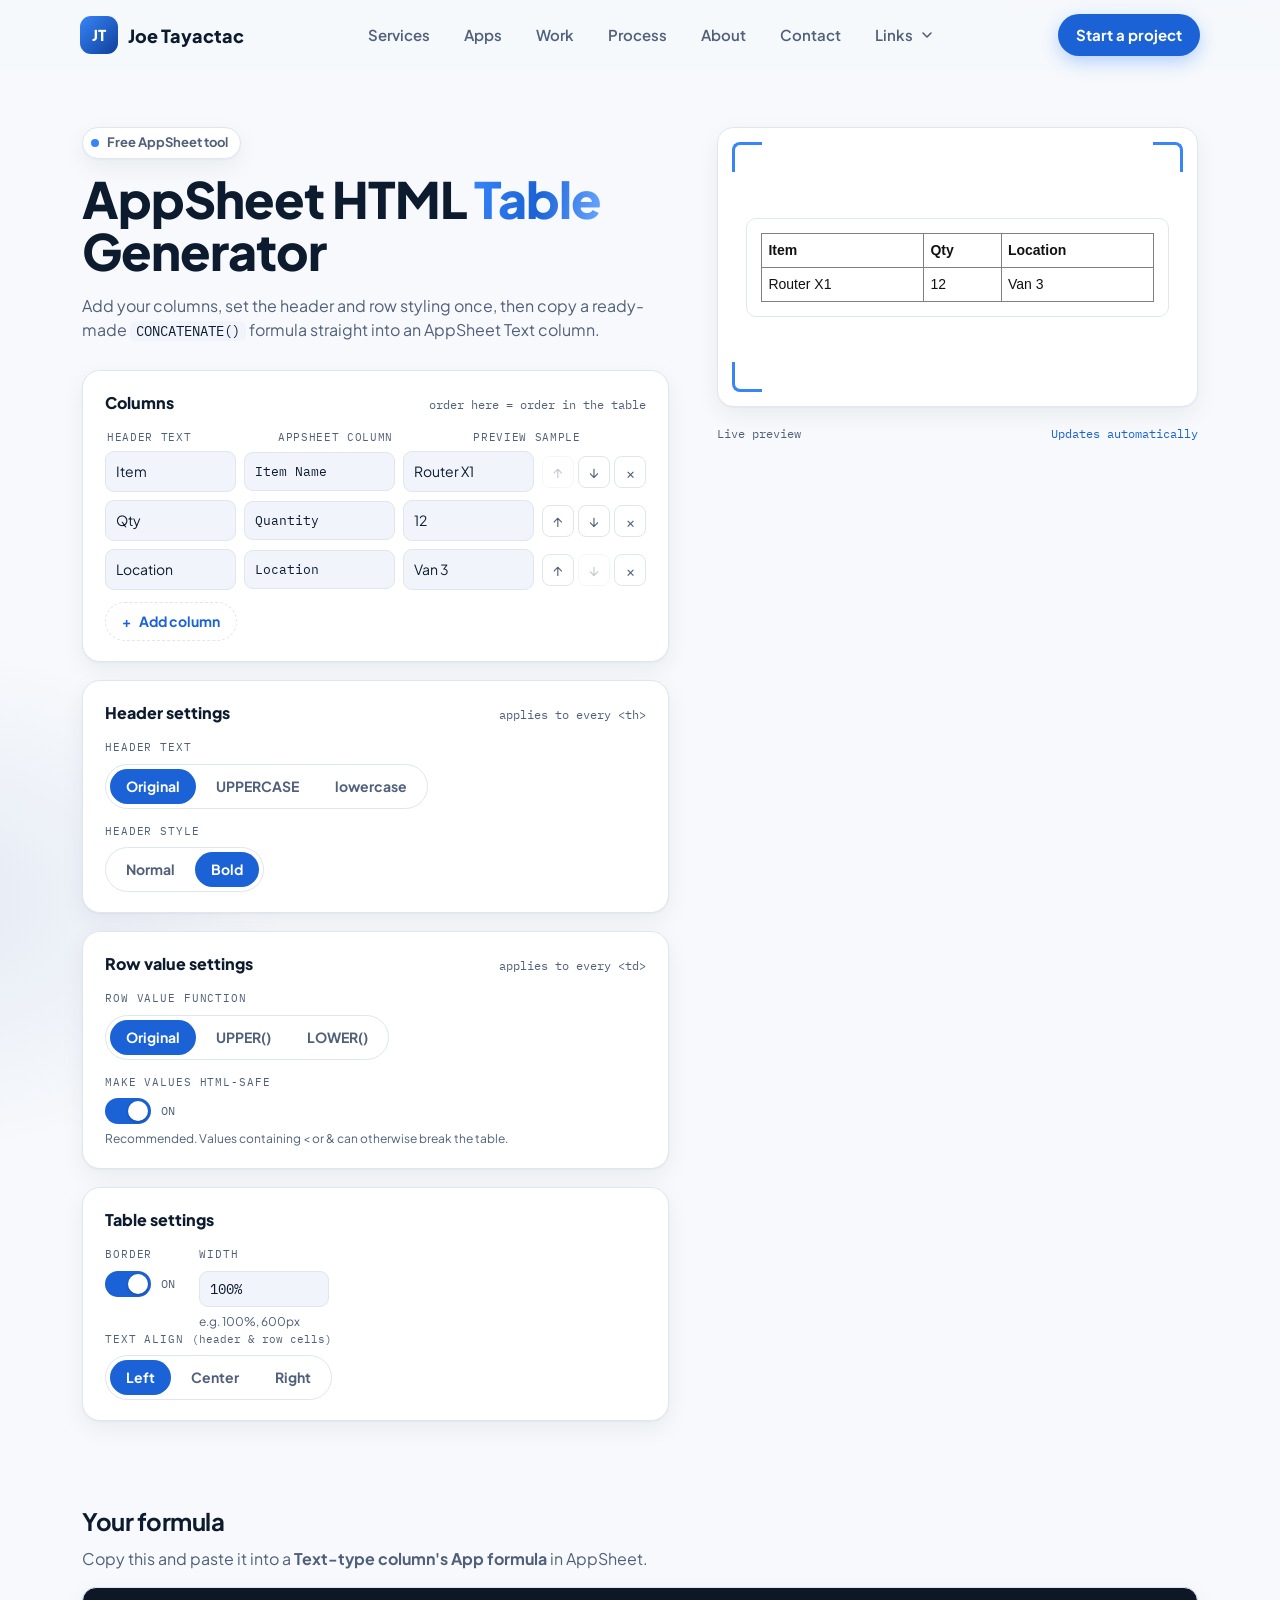
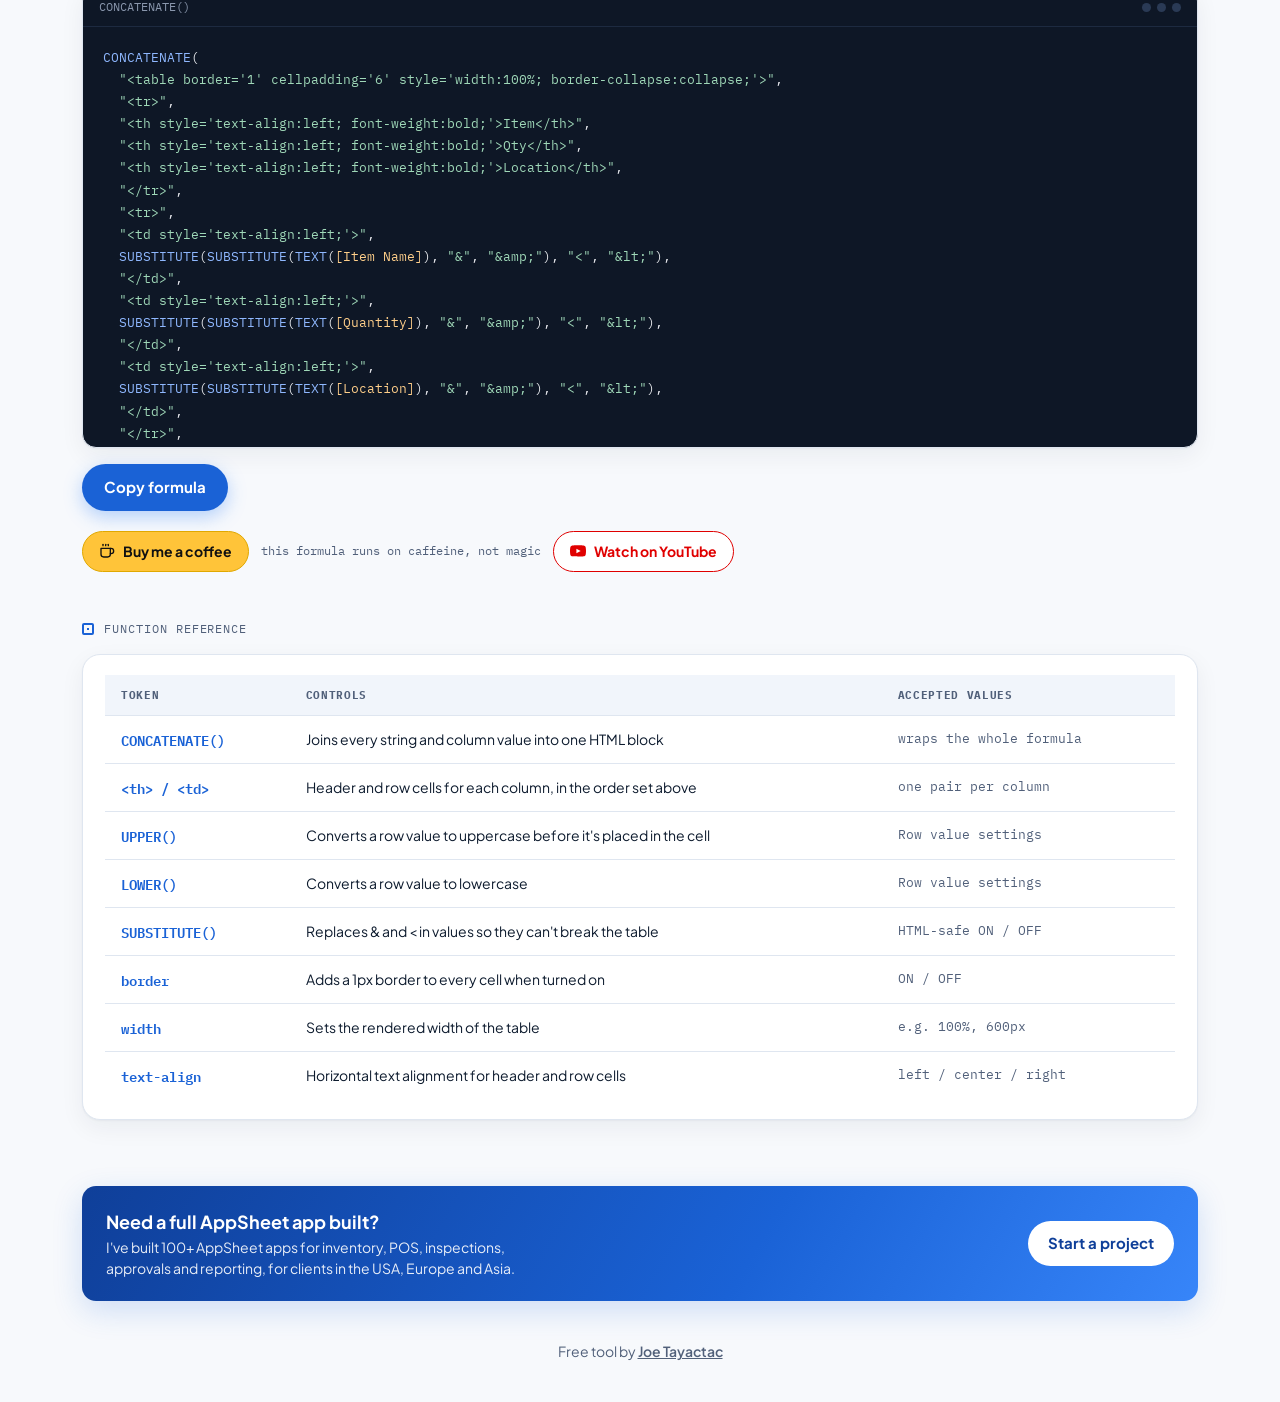
==== appsheet-html-table/index.html @ 3fc0a213 "Unify the theme across all pages, add the HTML Table tool and AdSense - assets/site.css and assets/s" ====
<!DOCTYPE html>
<html lang="en">
<head>
<meta charset="UTF-8">
<meta name="viewport" content="width=device-width, initial-scale=1.0">
<title>AppSheet HTML Table Formula Generator | Free Tool by Joe Tayactac</title>
<meta name="description" content="Turn AppSheet columns into a ready-to-copy HTML table CONCATENATE() formula. Set header and row styling, border, width and alignment with a live preview.">
<link rel="canonical" href="https://joetayactac.site/appsheet-html-table/">
<meta name="theme-color" content="#3785f9">
<meta property="og:type" content="website">
<meta property="og:title" content="AppSheet HTML Table Formula Generator">
<meta property="og:description" content="Free generator for AppSheet HTML table formulas, with a live preview.">
<meta property="og:url" content="https://joetayactac.site/appsheet-html-table/">
<link rel="icon" href="data:image/svg+xml,%3Csvg xmlns='http://www.w3.org/2000/svg' viewBox='0 0 64 64'%3E%3Crect width='64' height='64' rx='16' fill='%233785f9'/%3E%3Ctext x='32' y='42' font-family='Arial,sans-serif' font-size='26' font-weight='700' fill='white' text-anchor='middle'%3EJT%3C/text%3E%3C/svg%3E">
<link rel="preconnect" href="https://fonts.googleapis.com">
<link rel="preconnect" href="https://fonts.gstatic.com" crossorigin>
<link href="https://fonts.googleapis.com/css2?family=IBM+Plex+Mono:wght@400;500;600&family=Plus+Jakarta+Sans:wght@400;500;600;700;800&display=swap" rel="stylesheet">
<script type="application/ld+json">
{
  "@context": "https://schema.org",
  "@type": "WebApplication",
  "name": "AppSheet HTML Table Formula Generator",
  "url": "https://joetayactac.site/appsheet-html-table/",
  "applicationCategory": "DeveloperApplication",
  "operatingSystem": "Any (runs in a web browser)",
  "description": "Generate an AppSheet CONCATENATE() formula that builds an HTML table from your columns.",
  "offers": { "@type": "Offer", "price": "0", "priceCurrency": "USD" },
  "creator": { "@type": "Person", "name": "Joe Tayactac", "url": "https://joetayactac.site/" }
}
</script>
<link rel="stylesheet" href="../assets/site.css">
<style>
  :root, .theme-light{ --line: var(--border); --panel: var(--surface); --field: var(--surface-2); --youtube: #E00000; }
  body{ line-height:1.5; }
  .wrap{ max-width: 1180px; margin: 0 auto; padding: 0 32px; }
  @media (max-width: 640px){ .wrap{ padding: 0 16px; } }
  h1, h2, h3{ margin: 0; letter-spacing: -0.02em; }
  code, .mono{ font-family: var(--mono); }

  .hero{ padding: 56px 0 40px; display: grid; grid-template-columns: 1.1fr 0.9fr; gap: 48px; align-items: start; }
  @media (max-width: 980px){ .hero{ grid-template-columns: 1fr; padding: 36px 0 24px; gap: 32px; } }
  .eyebrow{ display:inline-flex; align-items:center; gap:8px; margin-bottom:14px; padding:5px 12px 5px 8px; border-radius:999px; background: var(--panel); border:1px solid var(--line); font-size:13px; font-weight:700; color: var(--muted); box-shadow: var(--shadow); }
  .eyebrow i{ width:8px; height:8px; border-radius:50%; background: var(--blue); }
  .headline{ font-size: clamp(32px, 4.2vw, 50px); font-weight: 800; line-height: 1.05; margin-bottom: 16px; }
  .headline .accent{ background: linear-gradient(100deg, var(--blue), var(--blue-strong) 50%, #6aa7ff); -webkit-background-clip: text; background-clip: text; color: transparent; }
  .sub{ color: var(--muted); font-size: 16px; max-width: 56ch; margin: 0 0 28px; }
  .sub code{ font-size: 14px; color: var(--text); background: var(--field); padding: 1px 6px; border-radius: 6px; }

  .panel{ padding: 20px 22px; margin-bottom: 18px; }
  .panel-head{ display:flex; align-items:baseline; justify-content:space-between; gap:12px; flex-wrap:wrap; margin-bottom: 14px; }
  .panel-title{ font-weight: 800; font-size: 16px; }
  .panel-hint{ font-family: var(--mono); font-size: 12px; color: var(--muted); }

  .col-head, .col-row{ display:grid; grid-template-columns: 1fr 1.15fr 1fr auto; gap: 8px; align-items:center; }
  .col-head{ font-family: var(--mono); font-size: 11px; letter-spacing: .06em; text-transform: uppercase; color: var(--muted); padding: 0 2px 6px; }
  #columnsList{ display:grid; gap: 8px; }
  .col-row input{ width: 100%; min-width: 0; font: inherit; font-size: 14px; padding: 9px 10px; border: 1px solid var(--line); border-radius: 9px; background: var(--field); color: var(--text); transition: border-color .2s, box-shadow .2s; }
  .col-row input.col-name{ font-family: var(--mono); font-size: 13px; }
  .col-row input:hover{ border-color: color-mix(in srgb, var(--blue) 50%, var(--line)); }
  .col-row input:focus{ outline: none; border-color: var(--blue); box-shadow: 0 0 0 3px var(--blue-glow); }
  .row-tools{ display:flex; gap: 4px; }
  .icon-btn{ width: 32px; height: 32px; display:grid; place-items:center; border: 1px solid var(--line); border-radius: 8px; background: var(--panel); color: var(--muted); font: inherit; font-size: 15px; line-height: 1; cursor: pointer; transition: color .2s, border-color .2s, transform .2s var(--ease); }
  .icon-btn:hover:not(:disabled){ color: var(--blue-strong); border-color: var(--blue); transform: translateY(-1px); }
  .icon-btn:disabled{ opacity: .35; cursor: default; }
  .btn-add{ margin-top: 12px; display:inline-flex; align-items:center; gap: 8px; font: inherit; font-size: 14px; font-weight: 700; color: var(--blue-strong); background: transparent; border: 1px dashed var(--line); border-radius: 999px; padding: 8px 16px; cursor: pointer; transition: border-color .2s, background .2s; }
  .btn-add:hover{ border-color: var(--blue); background: var(--blue-tint); }
  @media (max-width: 560px){
    .col-head{ display:none; }
    .col-row{ grid-template-columns: 1fr 1fr; padding: 10px; border: 1px solid var(--line); border-radius: 12px; }
    .col-row .col-name{ grid-column: 1 / -1; order: -1; }
    .row-tools{ grid-column: 1 / -1; justify-content: flex-end; }
  }

  .field{ margin-bottom: 14px; }
  .field:last-child{ margin-bottom: 0; }
  .field > label, .field-label{ display:block; font-family: var(--mono); font-size: 11px; letter-spacing: .08em; text-transform: uppercase; color: var(--muted); margin-bottom: 8px; }
  .field-note{ text-transform: none; letter-spacing: 0; }
  .tabgroup{ display:inline-flex; flex-wrap: wrap; gap: 4px; padding: 4px; border: 1px solid var(--line); border-radius: 999px; background: var(--panel); }
  .tab-opt{ position: relative; cursor: pointer; }
  .tab-opt input{ position: absolute; opacity: 0; pointer-events: none; }
  .tab-opt span{ display:block; padding: 7px 16px; border-radius: 999px; font-size: 14px; font-weight: 700; color: var(--muted); transition: background .2s, color .2s; }
  .tab-opt:hover span{ color: var(--blue-strong); }
  .tab-opt input:checked + span{ background: var(--btn-bg); color: #fff; }
  .tab-opt input:focus-visible + span{ outline: 3px solid var(--blue); outline-offset: 2px; }
  .row{ display:flex; gap: 24px; flex-wrap: wrap; align-items:flex-start; }
  .switch-line{ display:flex; align-items:center; gap: 10px; }
  .switch{ position: relative; width: 46px; height: 26px; border-radius: 999px; border: 0; padding: 0; background: var(--line); cursor: pointer; transition: background .2s; }
  .switch.is-on{ background: var(--btn-bg); }
  .switch-knob{ position:absolute; top: 3px; left: 3px; width: 20px; height: 20px; border-radius: 50%; background: #fff; box-shadow: 0 1px 3px rgba(0,0,0,.25); transition: transform .2s var(--ease); }
  .switch.is-on .switch-knob{ transform: translateX(20px); }
  .switch-state{ font-family: var(--mono); font-size: 12px; color: var(--muted); }
  .width-input{ width: 130px; font-family: var(--mono); font-size: 14px; padding: 8px 10px; border: 1px solid var(--line); border-radius: 9px; background: var(--field); color: var(--text); }
  .width-input:focus{ outline:none; border-color: var(--blue); box-shadow: 0 0 0 3px var(--blue-glow); }
  .width-input.bad{ border-color: #dc2626; }
  .hint{ font-size: 12px; color: var(--muted); margin: 6px 0 0; }

  .viewfinder-outer{ position: sticky; top: 96px; }
  .viewfinder{ position: relative; padding: 40px 28px; min-height: 280px; display:flex; align-items:center; justify-content:center; overflow: hidden; border-radius: 16px; }
  .viewfinder .bracket{ position:absolute; width: 30px; height: 30px; border: 3px solid var(--blue); }
  .viewfinder .bracket.tl{ top:14px; left:14px; border-right:none; border-bottom:none; border-top-left-radius: 8px; }
  .viewfinder .bracket.tr{ top:14px; right:14px; border-left:none; border-bottom:none; border-top-right-radius: 8px; }
  .viewfinder .bracket.bl{ bottom:14px; left:14px; border-right:none; border-top:none; border-bottom-left-radius: 8px; }
  .preview-scroll{ width: 100%; overflow-x: auto; background: #fff; color: #111; border-radius: 10px; padding: 14px; border: 1px solid var(--line); }
  .preview-scroll table{ font-family: Arial, sans-serif; font-size: 14px; color: #111; }
  .viewfinder-caption{ display:flex; justify-content:space-between; margin-top: 12px; font-family: var(--mono); font-size: 12px; color: var(--muted); }
  .viewfinder-caption .status{ color: var(--blue-strong); }

  section.formula{ padding: 24px 0 48px; }
  section.formula h2{ font-size: 24px; margin-bottom: 8px; }
  .section-label{ display:flex; align-items:center; gap:10px; font-family: var(--mono); font-size:12px; letter-spacing:.08em; text-transform:uppercase; color: var(--muted); margin-bottom: 16px; }
  .section-label .mark{ width:12px; height:12px; border:2px solid var(--btn-bg); position:relative; flex-shrink:0; border-radius:2px; }
  .section-label .mark::after{ content:""; position:absolute; inset:3px; background: var(--btn-bg); }
  .terminal{ background: #0e1726; border: 1px solid var(--line); border-radius: 14px; overflow: hidden; box-shadow: var(--shadow); }
  .terminal-bar{ display:flex; align-items:center; justify-content:space-between; padding: 10px 16px; border-bottom: 1px solid #1d2a40; }
  .terminal-bar .path{ font-size: 12px; color: #8a97ad; }
  .dots{ display:flex; gap: 6px; }
  .dots span{ width: 9px; height: 9px; border-radius: 50%; background: #2a3a55; }
  .terminal pre{ margin: 0; padding: 20px; font-family: var(--mono); font-size: 13px; line-height: 1.7; color: #e7e9ed; white-space: pre-wrap; word-break: break-all; max-height: 420px; overflow: auto; }
  .terminal pre .fn{ color: #8fb8ff; }
  .terminal pre .str{ color: #9fd8b8; }
  .terminal pre .col{ color: #ffcf8a; }
  .copy-btn{ margin-top: 16px; display:inline-flex; align-items:center; gap: 8px; background: var(--btn-bg); color: #fff; border: 0; font: inherit; font-size: 15px; font-weight: 700; padding: 12px 22px; border-radius: 999px; cursor: pointer; box-shadow: 0 6px 18px var(--blue-glow); transition: transform .2s var(--ease), box-shadow .2s; }
  .copy-btn:hover{ transform: translateY(-2px); box-shadow: 0 12px 28px var(--blue-glow); }
  .copy-btn.copied{ background: #2f8a4a; }
  .coffee-wrap{ margin-top: 20px; display:flex; align-items:center; gap: 12px; flex-wrap: wrap; }
  .donate-btn, .youtube-btn{ display:inline-flex; align-items:center; gap: 8px; text-decoration: none; font-size: 14px; font-weight: 700; padding: 9px 16px; border-radius: 999px; white-space: nowrap; transition: background .15s, color .15s, transform .15s, box-shadow .15s; }
  .donate-btn{ background: #ffc439; color: #111; border: 1px solid #e0a800; }
  .donate-btn:hover{ background: #ffb300; transform: translateY(-1px); box-shadow: 0 4px 14px rgba(224,168,0,.35); }
  .youtube-btn{ background: var(--panel); color: var(--youtube); border: 1px solid var(--youtube); }
  .youtube-btn:hover{ background: var(--youtube); color: #fff; transform: translateY(-1px); box-shadow: 0 4px 14px rgba(224,0,0,.28); }
  .donate-btn svg, .youtube-btn svg{ width: 16px; height: 16px; flex-shrink: 0; }
  .coffee-note{ font-family: var(--mono); font-size: 12px; color: var(--muted); }

  section.reference{ padding: 0 0 48px; }
  .ref-wrap{ overflow-x: auto; }
  .ref-table{ width: 100%; border-collapse: collapse; font-size: 14px; overflow: hidden; }
  .ref-table th{ text-align: left; font-family: var(--mono); font-size: 11px; letter-spacing: .06em; text-transform: uppercase; color: var(--muted); padding: 12px 16px; border-bottom: 1px solid var(--line); background: var(--field); }
  .ref-table td{ padding: 13px 16px; border-bottom: 1px solid var(--line); vertical-align: top; }
  .ref-table tbody tr{ transition: background .15s; }
  .ref-table tbody tr:hover{ background: var(--blue-tint); }
  .ref-table tr:last-child td{ border-bottom: 0; }
  .ref-table .param{ font-family: var(--mono); color: var(--blue-strong); white-space: nowrap; font-weight: 600; }
  .ref-table .vals{ font-family: var(--mono); font-size: 13px; color: var(--muted); }
  .hire{ margin-bottom: 8px; }

  @media (prefers-reduced-motion: reduce){
    .copy-btn, .icon-btn, .switch, .switch-knob, .donate-btn, .youtube-btn{ transition: none; }
    .copy-btn:hover, .icon-btn:hover:not(:disabled), .donate-btn:hover, .youtube-btn:hover{ transform: none; }
  }
</style>
<script async src="https://pagead2.googlesyndication.com/pagead/js/adsbygoogle.js?client=ca-pub-9013281257238178" crossorigin="anonymous"></script>
</head>
<body class="tool-page">
<svg width="0" height="0" style="position:absolute" aria-hidden="true">
  <symbol id="i-arrow" viewBox="0 0 24 24" fill="none" stroke="currentColor" stroke-width="2.2" stroke-linecap="round" stroke-linejoin="round"><path d="M5 12h14M13 6l6 6-6 6"/></symbol>
  <symbol id="i-out" viewBox="0 0 24 24" fill="none" stroke="currentColor" stroke-width="2.2" stroke-linecap="round" stroke-linejoin="round"><path d="M7 17 17 7M8 7h9v9"/></symbol>
  <symbol id="i-chev" viewBox="0 0 24 24" fill="none" stroke="currentColor" stroke-width="2.4" stroke-linecap="round" stroke-linejoin="round"><path d="m6 9 6 6 6-6"/></symbol>
  <symbol id="i-store" viewBox="0 0 24 24" fill="none" stroke="currentColor" stroke-width="1.9" stroke-linecap="round" stroke-linejoin="round"><path d="M3 9h18l-1.5-5h-15L3 9Z"/><path d="M3 9a3 3 0 0 0 6 0 3 3 0 0 0 6 0 3 3 0 0 0 6 0"/><path d="M5 11.5V20h14v-8.5M10 20v-5h4v5"/></symbol>
  <symbol id="i-report" viewBox="0 0 24 24" fill="none" stroke="currentColor" stroke-width="1.9" stroke-linecap="round" stroke-linejoin="round"><path d="M14 3H6a2 2 0 0 0-2 2v14a2 2 0 0 0 2 2h12a2 2 0 0 0 2-2V9Z"/><path d="M14 3v6h6M8 17v-3M12 17v-6M16 17v-2"/></symbol>
  <symbol id="i-play" viewBox="0 0 24 24" fill="currentColor"><path d="M8 5.5v13l10.5-6.5L8 5.5Z"/></symbol>
  <symbol id="i-bars" viewBox="0 0 24 24" fill="none" stroke="currentColor" stroke-width="1.9" stroke-linecap="round" stroke-linejoin="round"><rect x="3" y="5" width="18" height="5" rx="2.5"/><path d="M5.5 7.5h8"/><rect x="3" y="14" width="18" height="5" rx="2.5"/><path d="M5.5 16.5h12"/></symbol>
  <symbol id="i-qr" viewBox="0 0 24 24" fill="none" stroke="currentColor" stroke-width="1.9" stroke-linecap="round" stroke-linejoin="round"><rect x="3" y="3" width="7" height="7" rx="1.5"/><rect x="14" y="3" width="7" height="7" rx="1.5"/><rect x="3" y="14" width="7" height="7" rx="1.5"/><path d="M14 14h3v3M21 14v.01M14 21h7v-4M17.5 17.5v.01"/></symbol>
  <symbol id="i-table" viewBox="0 0 24 24" fill="none" stroke="currentColor" stroke-width="1.9" stroke-linecap="round" stroke-linejoin="round"><rect x="3" y="4" width="18" height="16" rx="2"/><path d="M3 9.5h18M3 15h18M9.5 9.5V20"/></symbol>
</svg>
<header class="site-header">
  <nav class="site-wrap nav" aria-label="Main">
    <a class="brand" href="../" aria-label="Joe Tayactac, home">
      <span class="monogram" aria-hidden="true">JT</span>
      <span class="brand-name">Joe Tayactac</span>
    </a>
    <div class="nav-center">
      <ul class="nav-links">
        <li><a href="../#services">Services</a></li>
        <li><a href="../#apps">Apps</a></li>
        <li><a href="../#work">Work</a></li>
        <li><a href="../#process">Process</a></li>
        <li><a href="../#about">About</a></li>
        <li><a href="../#contact">Contact</a></li>
      </ul>
      <div class="nav-group" id="linksGroup">
        <button class="nav-group-btn" type="button" id="linksBtn" aria-expanded="false" aria-controls="linksMenu">Links <svg aria-hidden="true"><use href="#i-chev"/></svg></button>
        <ul class="nav-menu" id="linksMenu">
          <li><a href="../appsheet-html-table/" aria-current="page"><span class="mi mi-table"><svg aria-hidden="true"><use href="#i-table"/></svg></span><span><b>AppSheet HTML Table</b><small>HTML table formulas</small></span><svg class="mi-out" aria-hidden="true"><use href="#i-arrow"/></svg></a></li>
          <li><a href="../appsheet-progress-bar/"><span class="mi mi-bar"><svg aria-hidden="true"><use href="#i-bars"/></svg></span><span><b>AppSheet Progress Bar</b><small>Animated bars for Image columns</small></span><svg class="mi-out" aria-hidden="true"><use href="#i-arrow"/></svg></a></li>
          <li><a href="../appsheet-qr-barcode/"><span class="mi mi-qr"><svg aria-hidden="true"><use href="#i-qr"/></svg></span><span><b>AppSheet QR &amp; Barcode</b><small>QR and barcode formulas</small></span><svg class="mi-out" aria-hidden="true"><use href="#i-arrow"/></svg></a></li>
          <li><a href="https://goonlinepos.com/" target="_blank" rel="noopener"><span class="mi mi-pos"><svg aria-hidden="true"><use href="#i-store"/></svg></span><span><b>GoOnlinePOS</b><small>Free POS for small businesses</small></span><svg class="mi-out" aria-hidden="true"><use href="#i-out"/></svg></a></li>
          <li><a href="../pdf-editor/"><span class="mi mi-pdf"><svg aria-hidden="true"><use href="#i-report"/></svg></span><span><b>PDF Editor</b><small>Edit PDF text in your browser</small></span><svg class="mi-out" aria-hidden="true"><use href="#i-arrow"/></svg></a></li>
          <li><a href="https://www.youtube.com/@JoeTayactac" target="_blank" rel="noopener"><span class="mi mi-yt"><svg aria-hidden="true"><use href="#i-play"/></svg></span><span><b>YouTube</b><small>My work on video</small></span><svg class="mi-out" aria-hidden="true"><use href="#i-out"/></svg></a></li>
        </ul>
      </div>
    </div>
    <a class="nav-cta" href="../#contact">Start a project</a>
  </nav>
</header>

<main class="wrap">

  <section class="hero">
    <div>
      <span class="eyebrow"><i></i>Free AppSheet tool</span>
      <h1 class="headline">AppSheet HTML <span class="accent">Table</span> Generator</h1>
      <p class="sub">Add your columns, set the header and row styling once, then copy a ready-made <code>CONCATENATE()</code> formula straight into an AppSheet Text column.</p>

      <div class="panel">
        <div class="panel-head">
          <span class="panel-title">Columns</span>
          <span class="panel-hint">order here = order in the table</span>
        </div>
        <div class="col-head" aria-hidden="true">
          <span>Header text</span>
          <span>AppSheet column</span>
          <span>Preview sample</span>
          <span></span>
        </div>
        <div id="columnsList"></div>
        <button type="button" id="addColumn" class="btn-add"><span aria-hidden="true">+</span> Add column</button>
      </div>

      <div class="panel">
        <div class="panel-head">
          <span class="panel-title">Header settings</span>
          <span class="panel-hint">applies to every &lt;th&gt;</span>
        </div>
        <div class="field">
          <span class="field-label" id="lblHeaderCase">Header text</span>
          <div class="tabgroup" role="radiogroup" aria-labelledby="lblHeaderCase">
            <label class="tab-opt"><input type="radio" name="headerCase" value="original" checked><span>Original</span></label>
            <label class="tab-opt"><input type="radio" name="headerCase" value="upper"><span>UPPERCASE</span></label>
            <label class="tab-opt"><input type="radio" name="headerCase" value="lower"><span>lowercase</span></label>
          </div>
        </div>
        <div class="field">
          <span class="field-label" id="lblHeaderStyle">Header style</span>
          <div class="tabgroup" role="radiogroup" aria-labelledby="lblHeaderStyle">
            <label class="tab-opt"><input type="radio" name="headerStyle" value="normal"><span>Normal</span></label>
            <label class="tab-opt"><input type="radio" name="headerStyle" value="bold" checked><span>Bold</span></label>
          </div>
        </div>
      </div>

      <div class="panel">
        <div class="panel-head">
          <span class="panel-title">Row value settings</span>
          <span class="panel-hint">applies to every &lt;td&gt;</span>
        </div>
        <div class="field">
          <span class="field-label" id="lblRowFn">Row value function</span>
          <div class="tabgroup" role="radiogroup" aria-labelledby="lblRowFn">
            <label class="tab-opt"><input type="radio" name="rowFn" value="original" checked><span>Original</span></label>
            <label class="tab-opt"><input type="radio" name="rowFn" value="upper"><span>UPPER()</span></label>
            <label class="tab-opt"><input type="radio" name="rowFn" value="lower"><span>LOWER()</span></label>
          </div>
        </div>
        <div class="field">
          <span class="field-label" id="lblSafe">Make values HTML-safe</span>
          <div class="switch-line">
            <button type="button" id="safeToggle" class="switch is-on" role="switch" aria-checked="true" aria-labelledby="lblSafe"><span class="switch-knob"></span></button>
            <span id="safeState" class="switch-state">ON</span>
          </div>
          <p class="hint">Recommended. Values containing &lt; or &amp; can otherwise break the table.</p>
        </div>
      </div>

      <div class="panel">
        <div class="panel-head">
          <span class="panel-title">Table settings</span>
        </div>
        <div class="row">
          <div class="field">
            <span class="field-label" id="lblBorder">Border</span>
            <div class="switch-line">
              <button type="button" id="borderToggle" class="switch is-on" role="switch" aria-checked="true" aria-labelledby="lblBorder"><span class="switch-knob"></span></button>
              <span id="borderState" class="switch-state">ON</span>
            </div>
          </div>
          <div class="field">
            <label for="tableWidth">Width</label>
            <input type="text" id="tableWidth" value="100%" class="width-input" maxlength="12" spellcheck="false">
            <p class="hint" id="widthHint">e.g. 100%, 600px</p>
          </div>
        </div>
        <div class="field">
          <span class="field-label" id="lblAlign">Text align <span class="field-note">(header &amp; row cells)</span></span>
          <div class="tabgroup" role="radiogroup" aria-labelledby="lblAlign">
            <label class="tab-opt"><input type="radio" name="textAlign" value="left" checked><span>Left</span></label>
            <label class="tab-opt"><input type="radio" name="textAlign" value="center"><span>Center</span></label>
            <label class="tab-opt"><input type="radio" name="textAlign" value="right"><span>Right</span></label>
          </div>
        </div>
      </div>
    </div>

    <div>
      <div class="viewfinder-outer">
        <div class="viewfinder panel">
          <span class="bracket tl"></span>
          <span class="bracket tr"></span>
          <span class="bracket bl"></span>
          <div class="preview-scroll" id="previewWrap"></div>
        </div>
        <div class="viewfinder-caption">
          <span>Live preview</span>
          <span class="status">Updates automatically</span>
        </div>
      </div>
    </div>
  </section>

  <section class="formula" id="formula">
    <h2>Your formula</h2>
    <p class="sub" style="margin-bottom:16px;">Copy this and paste it into a <strong>Text-type column's App formula</strong> in AppSheet.</p>
    <div class="terminal">
      <div class="terminal-bar">
        <span class="path mono">CONCATENATE()</span>
        <div class="dots" aria-hidden="true"><span></span><span></span><span></span></div>
      </div>
      <pre id="formulaOutput"></pre>
    </div>
    <button class="copy-btn" id="copyBtn" type="button">Copy formula</button>
    <div class="coffee-wrap">
      <a href="https://paypal.me/Joemarietayactac1" target="_blank" rel="noopener" class="donate-btn"><svg viewBox="0 0 24 24" fill="none" stroke="currentColor" stroke-width="2" stroke-linecap="round" stroke-linejoin="round" aria-hidden="true"><path d="M17 8h1a4 4 0 1 1 0 8h-1"></path><path d="M3 8h14v9a4 4 0 0 1-4 4H7a4 4 0 0 1-4-4Z"></path><line x1="6" y1="2" x2="6" y2="4"></line><line x1="10" y1="2" x2="10" y2="4"></line><line x1="14" y1="2" x2="14" y2="4"></line></svg>Buy me a coffee</a>
      <span class="coffee-note">this formula runs on caffeine, not magic</span>
      <a href="https://www.youtube.com/@JoeTayactac" target="_blank" rel="noopener" class="youtube-btn"><svg viewBox="0 0 24 24" fill="currentColor" aria-hidden="true"><path d="M23.5 6.2a3.02 3.02 0 0 0-2.12-2.14C19.5 3.5 12 3.5 12 3.5s-7.5 0-9.38.56A3.02 3.02 0 0 0 .5 6.2 31.6 31.6 0 0 0 0 12a31.6 31.6 0 0 0 .5 5.8 3.02 3.02 0 0 0 2.12 2.14C4.5 20.5 12 20.5 12 20.5s7.5 0 9.38-.56a3.02 3.02 0 0 0 2.12-2.14A31.6 31.6 0 0 0 24 12a31.6 31.6 0 0 0-.5-5.8ZM9.6 15.5v-7l6.4 3.5-6.4 3.5Z"/></svg>Watch on YouTube</a>
    </div>
  </section>

  <section class="reference" id="reference">
    <div class="section-label"><span class="mark"></span>Function reference</div>
    <div class="ref-wrap panel">
      <table class="ref-table">
        <thead>
          <tr><th>Token</th><th>Controls</th><th>Accepted values</th></tr>
        </thead>
        <tbody>
          <tr><td class="param">CONCATENATE()</td><td>Joins every string and column value into one HTML block</td><td class="vals">wraps the whole formula</td></tr>
          <tr><td class="param">&lt;th&gt; / &lt;td&gt;</td><td>Header and row cells for each column, in the order set above</td><td class="vals">one pair per column</td></tr>
          <tr><td class="param">UPPER()</td><td>Converts a row value to uppercase before it's placed in the cell</td><td class="vals">Row value settings</td></tr>
          <tr><td class="param">LOWER()</td><td>Converts a row value to lowercase</td><td class="vals">Row value settings</td></tr>
          <tr><td class="param">SUBSTITUTE()</td><td>Replaces &amp; and &lt; in values so they can't break the table</td><td class="vals">HTML-safe ON / OFF</td></tr>
          <tr><td class="param">border</td><td>Adds a 1px border to every cell when turned on</td><td class="vals">ON / OFF</td></tr>
          <tr><td class="param">width</td><td>Sets the rendered width of the table</td><td class="vals">e.g. 100%, 600px</td></tr>
          <tr><td class="param">text-align</td><td>Horizontal text alignment for header and row cells</td><td class="vals">left / center / right</td></tr>
        </tbody>
      </table>
    </div>
  </section>

  <section class="hire">
    <div>
      <b>Need a full AppSheet app built?</b>
      <p>I've built 100+ AppSheet apps for inventory, POS, inspections, approvals and reporting, for clients in the USA, Europe and Asia.</p>
    </div>
    <a class="hire-cta" href="../#contact">Start a project</a>
  </section>

</main>

<footer class="site-footer">
  <div class="site-wrap">Free tool by <a href="../">Joe Tayactac</a></div>
</footer>

<script src="../assets/site.js"></script>
<script>
(function(){
  const $ = id => document.getElementById(id);
  const list = $('columnsList');
  let columns = [
    { header: 'Item', name: 'Item Name', sample: 'Router X1' },
    { header: 'Qty', name: 'Quantity', sample: '12' },
    { header: 'Location', name: 'Location', sample: 'Van 3' }
  ];
  let border = true, safe = true;

  const radio = name => document.querySelector(`input[name="${name}"]:checked`).value;
  const htmlEsc = s => s.replace(/&/g, '&amp;').replace(/</g, '&lt;').replace(/>/g, '&gt;');
  const lit = s => '"' + s.replace(/"/g, '""') + '"';
  const colName = c => (c.name || '').trim().replace(/^\[|\]$/g, '').trim();

  function cleanWidth(){
    const raw = $('tableWidth').value.trim();
    const ok = /^\d+(\.\d+)?(%|px|em|rem)?$/.test(raw);
    $('tableWidth').classList.toggle('bad', !ok && raw !== '');
    $('widthHint').textContent = ok || raw === '' ? 'e.g. 100%, 600px' : 'Use a number with %, px, em or rem. Using 100%.';
    if (!ok) return '100%';
    return /^\d+(\.\d+)?$/.test(raw) ? raw + 'px' : raw;
  }

  function settings(){
    return {
      headerCase: radio('headerCase'), headerStyle: radio('headerStyle'), rowFn: radio('rowFn'),
      align: radio('textAlign'), width: cleanWidth(), border, safe
    };
  }

  function headerText(c, s){
    const t = c.header.trim() || colName(c) || 'Column';
    return s.headerCase === 'upper' ? t.toUpperCase() : s.headerCase === 'lower' ? t.toLowerCase() : t;
  }

  function valueExpr(c, s){
    let v = '[' + (colName(c) || 'Column') + ']';
    if (s.rowFn === 'upper') v = 'UPPER(' + v + ')';
    if (s.rowFn === 'lower') v = 'LOWER(' + v + ')';
    if (s.safe) v = 'SUBSTITUTE(SUBSTITUTE(TEXT(' + v + '), "&", "&amp;"), "<", "&lt;")';
    return v;
  }

  function tableOpen(s){
    return "<table" + (s.border ? " border='1'" : "") + " cellpadding='6' style='width:" + s.width + "; border-collapse:collapse;'>";
  }
  const thStyle = s => "text-align:" + s.align + "; font-weight:" + (s.headerStyle === 'bold' ? 'bold' : 'normal') + ";";
  const tdStyle = s => "text-align:" + s.align + ";";

  function buildFormula(){
    const s = settings(), parts = [];
    parts.push(lit(tableOpen(s)));
    parts.push(lit('<tr>'));
    columns.forEach(c => parts.push(lit("<th style='" + thStyle(s) + "'>" + htmlEsc(headerText(c, s)) + '</th>')));
    parts.push(lit('</tr>'));
    parts.push(lit('<tr>'));
    columns.forEach(c => { parts.push(lit("<td style='" + tdStyle(s) + "'>")); parts.push(valueExpr(c, s)); parts.push(lit('</td>')); });
    parts.push(lit('</tr>'));
    parts.push(lit('</table>'));
    return 'CONCATENATE(\n  ' + parts.join(',\n  ') + '\n)';
  }

  function highlight(code){
    let out = '', i = 0;
    while (i < code.length){
      const ch = code[i];
      if (ch === '"'){
        let j = i + 1;
        while (j < code.length){ if (code[j] === '"'){ if (code[j + 1] === '"'){ j += 2; continue; } break; } j++; }
        out += '<span class="str">' + htmlEsc(code.slice(i, j + 1)) + '</span>'; i = j + 1; continue;
      }
      if (ch === '['){ const j = code.indexOf(']', i); const end = j < 0 ? code.length : j + 1; out += '<span class="col">' + htmlEsc(code.slice(i, end)) + '</span>'; i = end; continue; }
      const m = code.slice(i).match(/^[A-Z]+(?=\()/);
      if (m){ out += '<span class="fn">' + m[0] + '</span>'; i += m[0].length; continue; }
      out += htmlEsc(ch); i++;
    }
    return out;
  }

  function renderPreview(){
    const s = settings();
    const table = document.createElement('table');
    if (s.border) table.setAttribute('border', '1');
    table.setAttribute('cellpadding', '6');
    table.style.width = s.width; table.style.borderCollapse = 'collapse';
    const hr = table.insertRow();
    columns.forEach(c => { const th = document.createElement('th'); th.textContent = headerText(c, s); th.style.textAlign = s.align; th.style.fontWeight = s.headerStyle === 'bold' ? 'bold' : 'normal'; hr.appendChild(th); });
    const tr = table.insertRow();
    columns.forEach(c => {
      const td = tr.insertCell();
      const v = c.sample || '';
      td.textContent = s.rowFn === 'upper' ? v.toUpperCase() : s.rowFn === 'lower' ? v.toLowerCase() : v;
      td.style.textAlign = s.align;
    });
    $('previewWrap').replaceChildren(table);
  }

  function render(){
    renderPreview();
    $('formulaOutput').innerHTML = highlight(buildFormula());
  }

  function drawColumns(){
    list.replaceChildren();
    columns.forEach((c, i) => {
      const row = document.createElement('div'); row.className = 'col-row';
      const mk = (cls, key, ph, label) => {
        const inp = document.createElement('input');
        inp.type = 'text'; inp.className = cls; inp.value = c[key]; inp.placeholder = ph; inp.spellcheck = false;
        inp.setAttribute('aria-label', label + ' for column ' + (i + 1));
        inp.addEventListener('input', () => { c[key] = inp.value; render(); });
        return inp;
      };
      row.append(mk('col-header', 'header', 'Header', 'Header text'), mk('col-name', 'name', 'Column name', 'AppSheet column'), mk('col-sample', 'sample', 'Sample', 'Preview sample'));
      const tools = document.createElement('div'); tools.className = 'row-tools';
      const btn = (txt, label, disabled, fn) => { const b = document.createElement('button'); b.type = 'button'; b.className = 'icon-btn'; b.textContent = txt; b.setAttribute('aria-label', label + ' column ' + (i + 1)); b.disabled = disabled; b.addEventListener('click', fn); return b; };
      tools.append(
        btn('↑', 'Move up', i === 0, () => { [columns[i - 1], columns[i]] = [columns[i], columns[i - 1]]; drawColumns(); render(); }),
        btn('↓', 'Move down', i === columns.length - 1, () => { [columns[i + 1], columns[i]] = [columns[i], columns[i + 1]]; drawColumns(); render(); }),
        btn('×', 'Remove', columns.length === 1, () => { columns.splice(i, 1); drawColumns(); render(); })
      );
      row.append(tools);
      list.append(row);
    });
  }

  $('addColumn').addEventListener('click', () => {
    columns.push({ header: 'Column ' + (columns.length + 1), name: '', sample: '' });
    drawColumns(); render();
    const inputs = list.querySelectorAll('.col-header'); inputs[inputs.length - 1].focus(); inputs[inputs.length - 1].select();
  });

  function bindSwitch(btnId, stateId, get, set){
    const b = $(btnId);
    b.addEventListener('click', () => {
      set(!get());
      b.classList.toggle('is-on', get()); b.setAttribute('aria-checked', String(get()));
      $(stateId).textContent = get() ? 'ON' : 'OFF';
      render();
    });
  }
  bindSwitch('borderToggle', 'borderState', () => border, v => { border = v; });
  bindSwitch('safeToggle', 'safeState', () => safe, v => { safe = v; });

  document.querySelectorAll('input[type=radio]').forEach(r => r.addEventListener('change', render));
  $('tableWidth').addEventListener('input', render);

  $('copyBtn').addEventListener('click', () => {
    const btn = $('copyBtn');
    const done = () => { btn.textContent = 'Copied ✓'; btn.classList.add('copied'); setTimeout(() => { btn.textContent = 'Copy formula'; btn.classList.remove('copied'); }, 1600); };
    const fallback = () => {
      const range = document.createRange(); range.selectNodeContents($('formulaOutput'));
      const sel = getSelection(); sel.removeAllRanges(); sel.addRange(range);
      btn.textContent = 'Press Ctrl+C to copy'; setTimeout(() => { btn.textContent = 'Copy formula'; }, 2500);
    };
    try { navigator.clipboard.writeText(buildFormula()).then(done, fallback); } catch (e) { fallback(); }
  });

  drawColumns(); render();
})();
</script>
</body>
</html>
---- assets/site.css ----
:root, .theme-light {
  --blue: #3785f9;
  --blue-strong: #1a62d6;
  --blue-deep: #0f3f99;
  --blue-tint: #eaf2ff;
  --blue-glow: rgba(55, 133, 249, 0.35);
  --btn-bg: #1a62d6;

  --bg: #f7f9fc;
  --surface: #ffffff;
  --surface-2: #f1f5fb;
  --text: #0d1b2e;
  --muted: #51607a;
  --border: #dfe6f0;
  --shadow: 0 1px 2px rgba(13, 27, 46, 0.04), 0 8px 24px rgba(13, 27, 46, 0.06);
  --shadow-lift: 0 2px 4px rgba(13, 27, 46, 0.05), 0 22px 48px rgba(26, 98, 214, 0.18);

  --radius: 18px;
  --radius-sm: 12px;
  --ease: cubic-bezier(0.2, 0.8, 0.2, 1);
  --wrap: 1160px;
  --font: "Plus Jakarta Sans", system-ui, -apple-system, "Segoe UI", Roboto, sans-serif;
  --mono: "IBM Plex Mono", ui-monospace, SFMono-Regular, Menlo, monospace;
}
@media (prefers-color-scheme: dark) {
  :root {
    --blue-strong: #3785f9;
    --blue-tint: rgba(55, 133, 249, 0.14);
    --blue-glow: rgba(55, 133, 249, 0.45);
    --bg: #070d18;
    --surface: #0e1726;
    --surface-2: #131f33;
    --text: #e8eef8;
    --muted: #9aa9c2;
    --border: #1f2c42;
    --shadow: 0 1px 2px rgba(0, 0, 0, 0.3), 0 8px 24px rgba(0, 0, 0, 0.3);
    --shadow-lift: 0 2px 4px rgba(0, 0, 0, 0.3), 0 22px 48px rgba(55, 133, 249, 0.22);
    color-scheme: dark;
  }
}

*, *::before, *::after { box-sizing: border-box; }
html { -webkit-text-size-adjust: 100%; }
body {
  margin: 0;
  background-color: var(--bg);
  color: var(--text);
  font-family: var(--font);
  -webkit-font-smoothing: antialiased;
}
:focus-visible { outline: 3px solid var(--blue); outline-offset: 3px; border-radius: 6px; }
[tabindex="-1"]:focus { outline: none; }

body.tool-page {
  background-image: radial-gradient(640px 420px at 92% -8%, rgba(55, 133, 249, 0.16), transparent 70%),
                    radial-gradient(520px 360px at -6% 30%, rgba(15, 63, 153, 0.08), transparent 70%);
  background-repeat: no-repeat;
}

.site-wrap { max-width: var(--wrap); margin: 0 auto; padding: 0 20px; }

.site-header {
  position: sticky; top: 0; z-index: 50;
  background: color-mix(in srgb, var(--bg) 78%, transparent);
  backdrop-filter: saturate(1.4) blur(14px);
  -webkit-backdrop-filter: saturate(1.4) blur(14px);
  border-bottom: 1px solid transparent;
  transition: border-color 0.3s;
  font-family: var(--font);
  line-height: 1.5;
}
.site-header.scrolled { border-bottom-color: var(--border); }
.site-header .nav { display: flex; align-items: center; justify-content: space-between; height: 70px; gap: 16px; }
.site-header .nav > *, .site-header .nav-links a, .site-header .nav-group-btn { flex-shrink: 0; white-space: nowrap; }
.site-header .brand { display: flex; align-items: center; gap: 10px; text-decoration: none; font-weight: 800; font-size: 18px; color: var(--text); }
.site-header .monogram {
  display: grid; place-items: center;
  width: 38px; height: 38px; border-radius: 11px;
  background: linear-gradient(135deg, var(--blue), var(--blue-deep));
  color: #fff; font-size: 15px; font-weight: 800; letter-spacing: 0.02em;
  transition: transform 0.4s var(--ease);
}
.site-header .brand:hover .monogram { transform: rotate(-8deg) scale(1.06); }
.site-header .nav-center { display: flex; align-items: center; gap: 6px; }
.site-header .nav-links { display: flex; gap: 6px; list-style: none; margin: 0; padding: 0; }
.site-header .nav-links a {
  position: relative; display: block;
  padding: 8px 14px; border-radius: 999px;
  text-decoration: none; font-weight: 600; font-size: 15px; color: var(--muted);
  transition: color 0.2s, background 0.2s;
}
.site-header .nav-links a:hover { color: var(--blue-strong); background: var(--blue-tint); }
.site-header .nav-group { position: relative; }
.site-header .nav-group-btn {
  display: flex; align-items: center; gap: 6px;
  padding: 8px 14px; border-radius: 999px; border: 0; background: none; cursor: pointer;
  font: inherit; font-weight: 600; font-size: 15px; color: var(--muted);
  transition: color 0.2s, background 0.2s;
}
.site-header .nav-group-btn svg { display: block; width: 16px; height: 16px; transition: transform 0.25s var(--ease); }
.site-header .nav-group-btn:hover, .site-header .nav-group.open .nav-group-btn { color: var(--blue-strong); background: var(--blue-tint); }
.site-header .nav-group.open .nav-group-btn svg { transform: rotate(180deg); }
.site-header .nav-menu {
  position: absolute; top: calc(100% + 10px); right: 0; z-index: 60;
  width: 330px; list-style: none; margin: 0; padding: 8px;
  background: var(--surface); border: 1px solid var(--border); border-radius: 16px;
  box-shadow: var(--shadow-lift);
  opacity: 0; visibility: hidden; transform: translateY(-6px) scale(0.98); transform-origin: top right;
  transition: opacity 0.2s var(--ease), transform 0.2s var(--ease), visibility 0s linear 0.2s;
}
.site-header .nav-menu::before { content: ""; position: absolute; left: 0; right: 0; top: -12px; height: 12px; }
.site-header .nav-group.open .nav-menu {
  opacity: 1; visibility: visible; transform: none;
  transition: opacity 0.2s var(--ease), transform 0.2s var(--ease), visibility 0s;
}
.site-header .nav-menu a {
  display: flex; align-items: center; gap: 12px;
  padding: 10px 12px; border-radius: 12px; text-decoration: none; color: var(--text);
  transition: background 0.2s;
}
.site-header .nav-menu a:hover, .site-header .nav-menu a:focus-visible, .site-header .nav-menu a[aria-current="page"] { background: var(--blue-tint); }
.site-header .nav-menu b { display: block; font-size: 15px; }
.site-header .nav-menu small { display: block; font-size: 13px; color: var(--muted); }
.site-header .mi { width: 38px; height: 38px; border-radius: 10px; display: grid; place-items: center; flex: none; transition: transform 0.25s var(--ease); }
.site-header .mi svg { display: block; width: 20px; height: 20px; }
.site-header .mi-pos { background: var(--blue-tint); color: var(--blue-strong); }
.site-header .mi-pdf { background: rgba(234, 179, 8, 0.16); color: #a16207; }
.site-header .mi-yt { background: #ff0033; color: #fff; }
.site-header .mi-bar { background: rgba(22, 163, 74, 0.14); color: #15803d; }
.site-header .mi-qr { background: rgba(124, 58, 237, 0.12); color: #6d28d9; }
.site-header .mi-table { background: rgba(13, 148, 136, 0.14); color: #0f766e; }
@media (prefers-color-scheme: dark) {
  .site-header .mi-pdf { color: #facc15; }
  .site-header .mi-bar { color: #4ade80; }
  .site-header .mi-qr { color: #c4b5fd; }
  .site-header .mi-table { color: #5eead4; }
}
.site-header .nav-menu a:hover .mi { transform: scale(1.08) rotate(-6deg); }
.site-header .mi-out { display: block; width: 16px; height: 16px; margin-left: auto; color: var(--muted); opacity: 0; transform: translateX(-4px); transition: opacity 0.2s, transform 0.2s var(--ease); }
.site-header .nav-menu a:hover .mi-out, .site-header .nav-menu a[aria-current="page"] .mi-out { opacity: 1; transform: none; }

.nav-cta, .hire-cta {
  position: relative; overflow: hidden;
  display: inline-flex; align-items: center; gap: 8px;
  border-radius: 999px; border: 0;
  font-family: var(--font); font-weight: 700; text-decoration: none; white-space: nowrap;
  cursor: pointer;
  transition: transform 0.25s var(--ease), box-shadow 0.25s var(--ease);
}
.nav-cta::after, .hire-cta::after {
  content: ""; position: absolute; inset: 0;
  background: linear-gradient(110deg, transparent 30%, rgba(255, 255, 255, 0.35) 50%, transparent 70%);
  transform: translateX(-120%);
  transition: transform 0.7s var(--ease);
}
.nav-cta:hover::after, .hire-cta:hover::after { transform: translateX(120%); }
.nav-cta {
  padding: 10px 18px; font-size: 15px;
  background: var(--btn-bg); color: #fff;
  box-shadow: 0 6px 18px var(--blue-glow);
}
.nav-cta:hover { transform: translateY(-2px); box-shadow: 0 12px 28px var(--blue-glow); }

.hire {
  display: flex; flex-wrap: wrap; align-items: center; justify-content: space-between; gap: 16px;
  padding: 22px 24px; border-radius: 14px;
  background: linear-gradient(120deg, var(--blue-deep), var(--btn-bg) 60%, var(--blue));
  color: #fff; font-family: var(--font); line-height: 1.5;
  box-shadow: 0 10px 30px rgba(26, 98, 214, 0.18);
  transition: transform 0.35s var(--ease), box-shadow 0.35s var(--ease);
}
.hire:hover { transform: translateY(-4px); box-shadow: 0 22px 48px rgba(26, 98, 214, 0.28); }
.hire b { display: block; font-size: 18px; margin-bottom: 2px; }
.hire p { margin: 0; opacity: 0.9; font-size: 14px; max-width: 440px; }
.hire-cta { padding: 11px 20px; font-size: 15px; background: #fff; color: var(--blue-deep); }
.hire-cta::after { background: linear-gradient(110deg, transparent 30%, rgba(55, 133, 249, 0.2) 50%, transparent 70%); }
.hire-cta:hover { transform: translateY(-2px); box-shadow: 0 10px 22px rgba(4, 20, 60, 0.3); }

.panel {
  background: var(--surface);
  border: 1px solid var(--border);
  border-radius: var(--radius);
  box-shadow: var(--shadow);
  transition: border-color 0.3s var(--ease), box-shadow 0.3s var(--ease);
}
.panel:hover { border-color: color-mix(in srgb, var(--blue) 40%, var(--border)); box-shadow: var(--shadow-lift); }

.site-footer {
  padding: 32px 0 40px;
  text-align: center;
  color: var(--muted);
  font-family: var(--font);
  font-size: 14px;
}
.site-footer a { color: inherit; font-weight: 600; }
.site-footer a:hover { color: var(--blue-strong); }

@media (max-width: 1100px) {
  .site-header .nav-links a, .site-header .nav-group-btn { padding: 8px 10px; }
  .site-header .nav-center { gap: 2px; }
}
@media (max-width: 960px) {
  .site-header .nav-links { display: none; }
  .site-header .nav-center { margin-left: auto; }
}
@media (max-width: 640px) {
  .site-wrap { padding: 0 16px; }
  .site-header .brand-name { display: none; }
}
@media (max-width: 400px) {
  .site-header .nav-menu { position: fixed; top: 74px; left: 16px; right: 16px; width: auto; }
}
@media (hover: none) {
  .nav-cta:hover, .hire:hover, .hire-cta:hover { transform: none; }
}
@media (prefers-reduced-motion: reduce) {
  .site-header *, .site-header *::before, .site-header *::after,
  .nav-cta, .nav-cta::after, .hire, .hire-cta, .hire-cta::after, .panel { transition: none !important; animation: none !important; }
  .nav-cta:hover, .hire:hover, .hire-cta:hover { transform: none; }
}
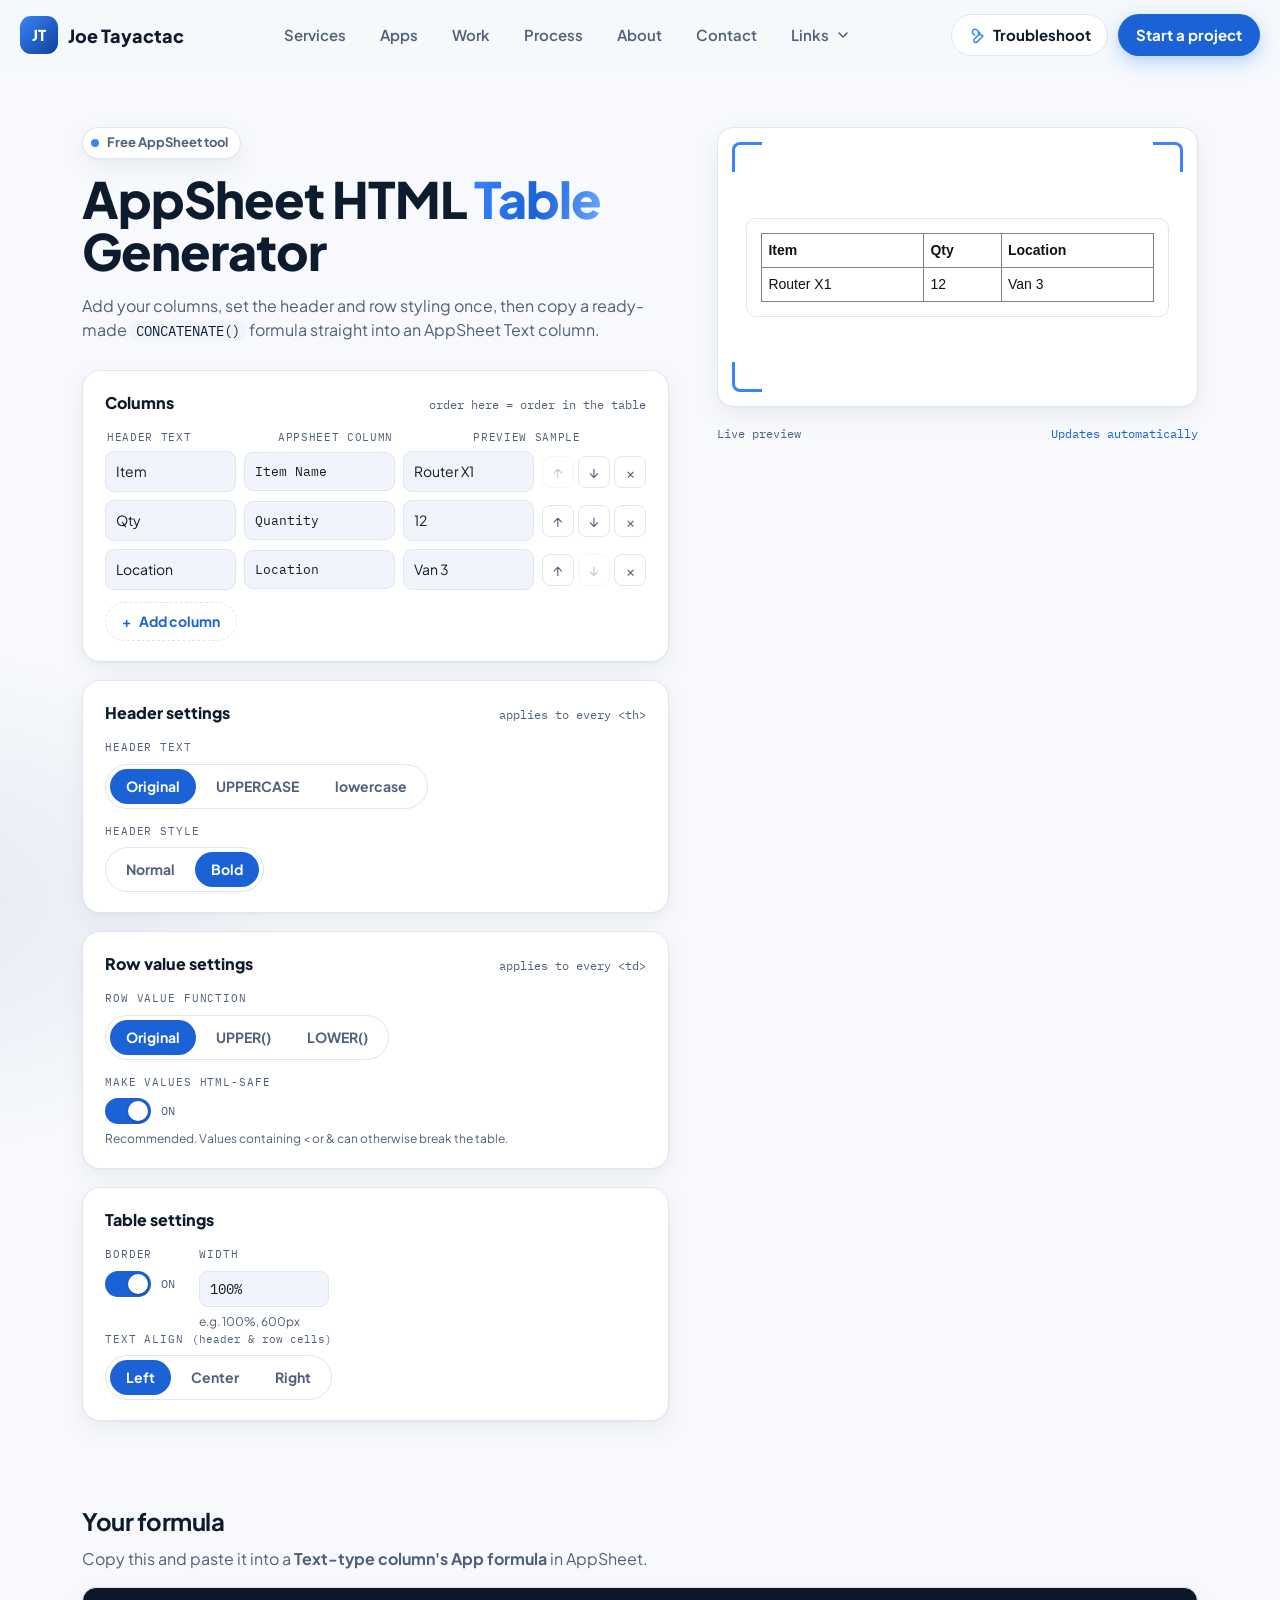
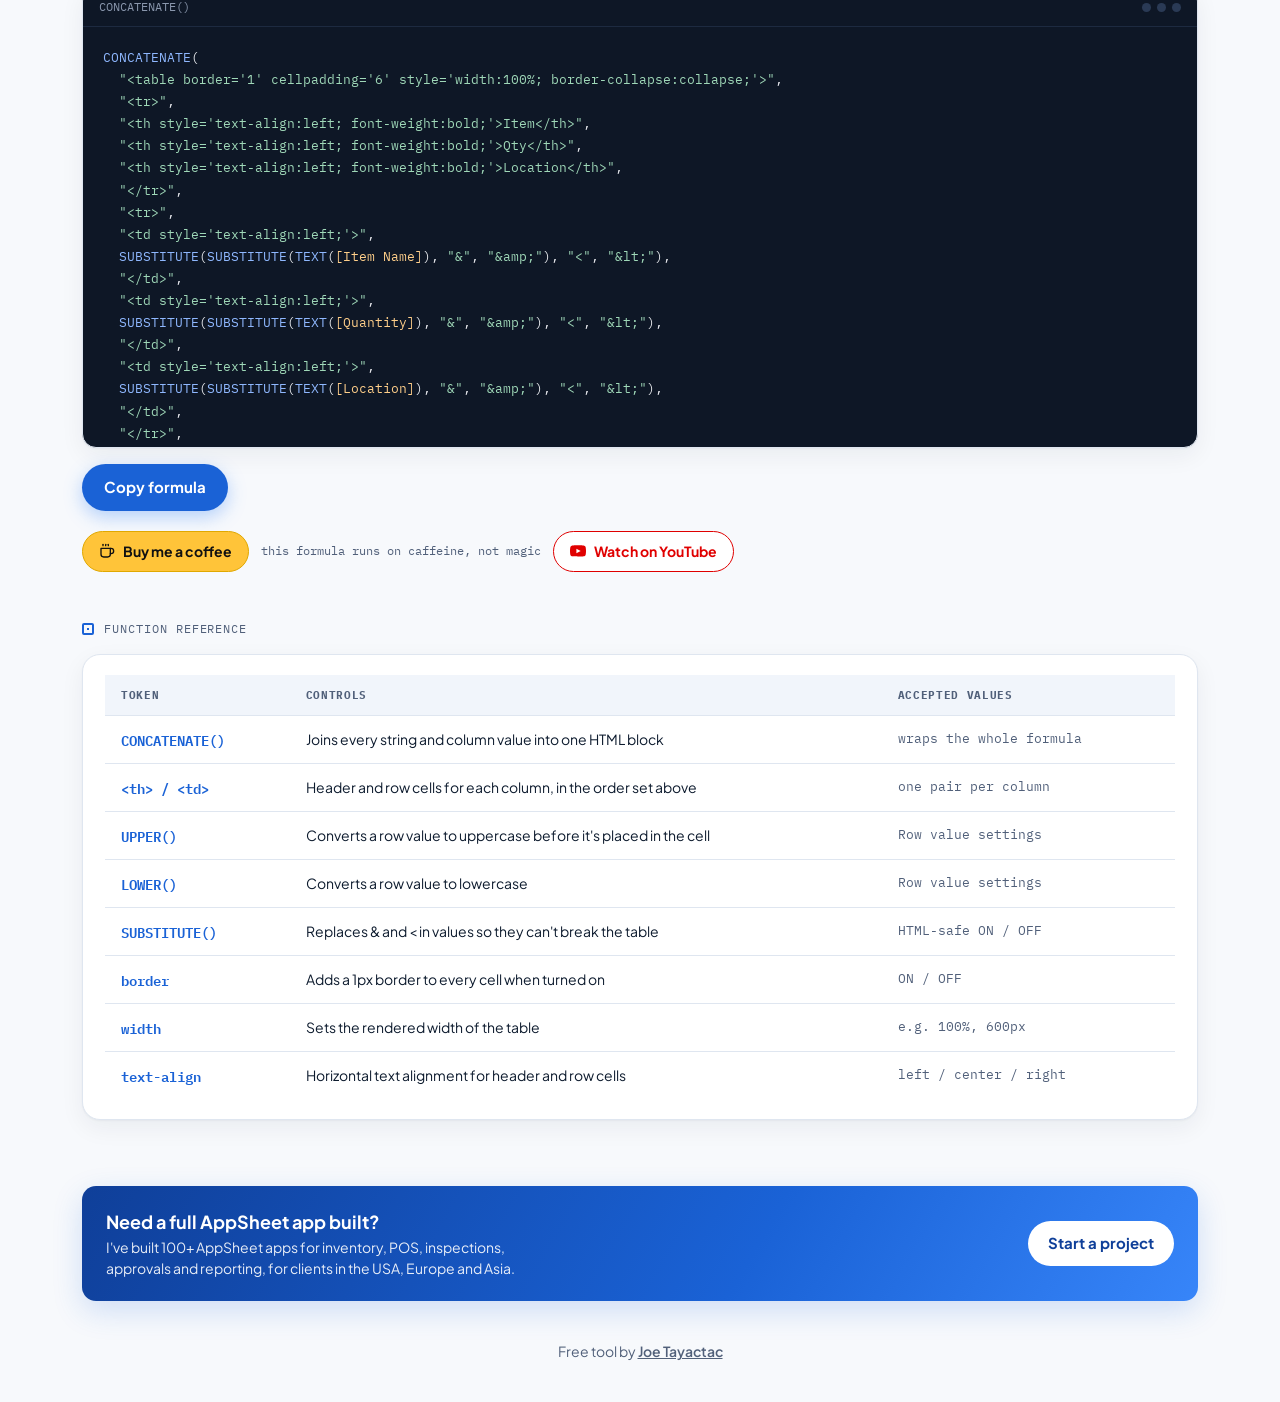
==== commit aa9942c7: "Add "Troubleshoot your app?" to the header on every page The button opens the contact form with a tr" ====
--- a/appsheet-html-table/index.html
+++ b/appsheet-html-table/index.html
@@ -37,8 +37,8 @@
   h1, h2, h3{ margin: 0; letter-spacing: -0.02em; }
   code, .mono{ font-family: var(--mono); }
 
-  .hero{ padding: 56px 0 40px; display: grid; grid-template-columns: 1.1fr 0.9fr; gap: 48px; align-items: start; }
-  @media (max-width: 980px){ .hero{ grid-template-columns: 1fr; padding: 36px 0 24px; gap: 32px; } }
+  .hero{ padding: 56px 0 40px; display: grid; grid-template-columns: minmax(0, 1.1fr) minmax(0, 0.9fr); gap: 48px; align-items: start; }
+  @media (max-width: 980px){ .hero{ grid-template-columns: minmax(0, 1fr); padding: 36px 0 24px; gap: 32px; } }
   .eyebrow{ display:inline-flex; align-items:center; gap:8px; margin-bottom:14px; padding:5px 12px 5px 8px; border-radius:999px; background: var(--panel); border:1px solid var(--line); font-size:13px; font-weight:700; color: var(--muted); box-shadow: var(--shadow); }
   .eyebrow i{ width:8px; height:8px; border-radius:50%; background: var(--blue); }
   .headline{ font-size: clamp(32px, 4.2vw, 50px); font-weight: 800; line-height: 1.05; margin-bottom: 16px; }
@@ -160,6 +160,7 @@
   <symbol id="i-play" viewBox="0 0 24 24" fill="currentColor"><path d="M8 5.5v13l10.5-6.5L8 5.5Z"/></symbol>
   <symbol id="i-bars" viewBox="0 0 24 24" fill="none" stroke="currentColor" stroke-width="1.9" stroke-linecap="round" stroke-linejoin="round"><rect x="3" y="5" width="18" height="5" rx="2.5"/><path d="M5.5 7.5h8"/><rect x="3" y="14" width="18" height="5" rx="2.5"/><path d="M5.5 16.5h12"/></symbol>
   <symbol id="i-qr" viewBox="0 0 24 24" fill="none" stroke="currentColor" stroke-width="1.9" stroke-linecap="round" stroke-linejoin="round"><rect x="3" y="3" width="7" height="7" rx="1.5"/><rect x="14" y="3" width="7" height="7" rx="1.5"/><rect x="3" y="14" width="7" height="7" rx="1.5"/><path d="M14 14h3v3M21 14v.01M14 21h7v-4M17.5 17.5v.01"/></symbol>
+  <symbol id="i-wrench" viewBox="0 0 24 24" fill="none" stroke="currentColor" stroke-width="2" stroke-linecap="round" stroke-linejoin="round"><path d="M14.7 6.3a4 4 0 0 0 5 5L21 13l-8 8a2.8 2.8 0 0 1-4-4l8-8-1.3-1.3a4 4 0 0 0-1-1.4Z"/><path d="M14.7 6.3 12 3.6a4 4 0 0 0-5.4 5.4l2.7 2.7"/></symbol>
   <symbol id="i-table" viewBox="0 0 24 24" fill="none" stroke="currentColor" stroke-width="1.9" stroke-linecap="round" stroke-linejoin="round"><rect x="3" y="4" width="18" height="16" rx="2"/><path d="M3 9.5h18M3 15h18M9.5 9.5V20"/></symbol>
 </svg>
 <header class="site-header">
@@ -180,6 +181,7 @@
       <div class="nav-group" id="linksGroup">
         <button class="nav-group-btn" type="button" id="linksBtn" aria-expanded="false" aria-controls="linksMenu">Links <svg aria-hidden="true"><use href="#i-chev"/></svg></button>
         <ul class="nav-menu" id="linksMenu">
+          <li class="menu-alt"><a href="../?topic=troubleshoot#contact" data-topic="troubleshoot"><span class="mi mi-fix"><svg aria-hidden="true"><use href="#i-wrench"/></svg></span><span><b>Troubleshoot your app?</b><small>Get help fixing an AppSheet app</small></span><svg class="mi-out" aria-hidden="true"><use href="#i-arrow"/></svg></a></li>
           <li><a href="../appsheet-html-table/" aria-current="page"><span class="mi mi-table"><svg aria-hidden="true"><use href="#i-table"/></svg></span><span><b>AppSheet HTML Table</b><small>HTML table formulas</small></span><svg class="mi-out" aria-hidden="true"><use href="#i-arrow"/></svg></a></li>
           <li><a href="../appsheet-progress-bar/"><span class="mi mi-bar"><svg aria-hidden="true"><use href="#i-bars"/></svg></span><span><b>AppSheet Progress Bar</b><small>Animated bars for Image columns</small></span><svg class="mi-out" aria-hidden="true"><use href="#i-arrow"/></svg></a></li>
           <li><a href="../appsheet-qr-barcode/"><span class="mi mi-qr"><svg aria-hidden="true"><use href="#i-qr"/></svg></span><span><b>AppSheet QR &amp; Barcode</b><small>QR and barcode formulas</small></span><svg class="mi-out" aria-hidden="true"><use href="#i-arrow"/></svg></a></li>
@@ -189,7 +191,10 @@
         </ul>
       </div>
     </div>
-    <a class="nav-cta" href="../#contact">Start a project</a>
+    <div class="nav-actions">
+      <a class="nav-alt" href="../?topic=troubleshoot#contact" data-topic="troubleshoot"><svg aria-hidden="true"><use href="#i-wrench"/></svg><span>Troubleshoot<span class="alt-long"> your app?</span></span></a>
+      <a class="nav-cta" href="../#contact">Start a project</a>
+    </div>
   </nav>
 </header>
 
--- a/assets/site.css
+++ b/assets/site.css
@@ -70,6 +70,7 @@
   line-height: 1.5;
 }
 .site-header.scrolled { border-bottom-color: var(--border); }
+.site-header .site-wrap { max-width: 1320px; }
 .site-header .nav { display: flex; align-items: center; justify-content: space-between; height: 70px; gap: 16px; }
 .site-header .nav > *, .site-header .nav-links a, .site-header .nav-group-btn { flex-shrink: 0; white-space: nowrap; }
 .site-header .brand { display: flex; align-items: center; gap: 10px; text-decoration: none; font-weight: 800; font-size: 18px; color: var(--text); }
@@ -129,6 +130,8 @@
 .site-header .mi-bar { background: rgba(22, 163, 74, 0.14); color: #15803d; }
 .site-header .mi-qr { background: rgba(124, 58, 237, 0.12); color: #6d28d9; }
 .site-header .mi-table { background: rgba(13, 148, 136, 0.14); color: #0f766e; }
+.site-header .mi-fix { background: var(--blue-tint); color: var(--blue-strong); }
+.site-header .menu-alt { display: none; margin-bottom: 6px; padding-bottom: 6px; border-bottom: 1px solid var(--border); }
 @media (prefers-color-scheme: dark) {
   .site-header .mi-pdf { color: #facc15; }
   .site-header .mi-bar { color: #4ade80; }
@@ -154,6 +157,17 @@
   transition: transform 0.7s var(--ease);
 }
 .nav-cta:hover::after, .hire-cta:hover::after { transform: translateX(120%); }
+.site-header .nav-actions { display: flex; align-items: center; gap: 10px; }
+.nav-alt {
+  display: inline-flex; align-items: center; gap: 8px;
+  padding: 9px 16px; border-radius: 999px;
+  border: 1px solid var(--border); background: var(--surface); color: var(--text);
+  font-family: var(--font); font-size: 15px; font-weight: 700; text-decoration: none; white-space: nowrap;
+  transition: transform 0.25s var(--ease), border-color 0.25s, box-shadow 0.25s, color 0.25s;
+}
+.nav-alt svg { display: block; width: 17px; height: 17px; color: var(--blue); transition: transform 0.4s var(--ease); }
+.nav-alt:hover { transform: translateY(-2px); border-color: var(--blue); color: var(--blue-strong); box-shadow: var(--shadow); }
+.nav-alt:hover svg { transform: rotate(-20deg); }
 .nav-cta {
   padding: 10px 18px; font-size: 15px;
   background: var(--btn-bg); color: #fff;
@@ -195,6 +209,20 @@
 .site-footer a { color: inherit; font-weight: 600; }
 .site-footer a:hover { color: var(--blue-strong); }
 
+@media (max-width: 1299px) {
+  .nav-alt .alt-long { display: none; }
+}
+@media (min-width: 961px) and (max-width: 1199px) {
+  .site-header .nav-alt { display: none; }
+  .site-header .menu-alt { display: block; }
+}
+@media (min-width: 761px) and (max-width: 960px) {
+  .nav-alt .alt-long { display: inline; }
+}
+@media (max-width: 760px) {
+  .site-header .nav-alt { display: none; }
+  .site-header .menu-alt { display: block; }
+}
 @media (max-width: 1100px) {
   .site-header .nav-links a, .site-header .nav-group-btn { padding: 8px 10px; }
   .site-header .nav-center { gap: 2px; }
@@ -210,11 +238,16 @@
 @media (max-width: 400px) {
   .site-header .nav-menu { position: fixed; top: 74px; left: 16px; right: 16px; width: auto; }
 }
+@media (max-width: 380px) {
+  .site-header .nav { gap: 10px; }
+  .site-header .nav-group-btn { padding: 8px 8px; }
+  .nav-cta { padding: 9px 14px; font-size: 14px; }
+}
 @media (hover: none) {
-  .nav-cta:hover, .hire:hover, .hire-cta:hover { transform: none; }
+  .nav-alt:hover, .nav-cta:hover, .hire:hover, .hire-cta:hover { transform: none; }
 }
 @media (prefers-reduced-motion: reduce) {
   .site-header *, .site-header *::before, .site-header *::after,
-  .nav-cta, .nav-cta::after, .hire, .hire-cta, .hire-cta::after, .panel { transition: none !important; animation: none !important; }
-  .nav-cta:hover, .hire:hover, .hire-cta:hover { transform: none; }
-}
+  .nav-alt, .nav-alt svg, .nav-cta, .nav-cta::after, .hire, .hire-cta, .hire-cta::after, .panel { transition: none !important; animation: none !important; }
+  .nav-alt:hover, .nav-alt:hover svg, .nav-cta:hover, .hire:hover, .hire-cta:hover { transform: none; }
+}
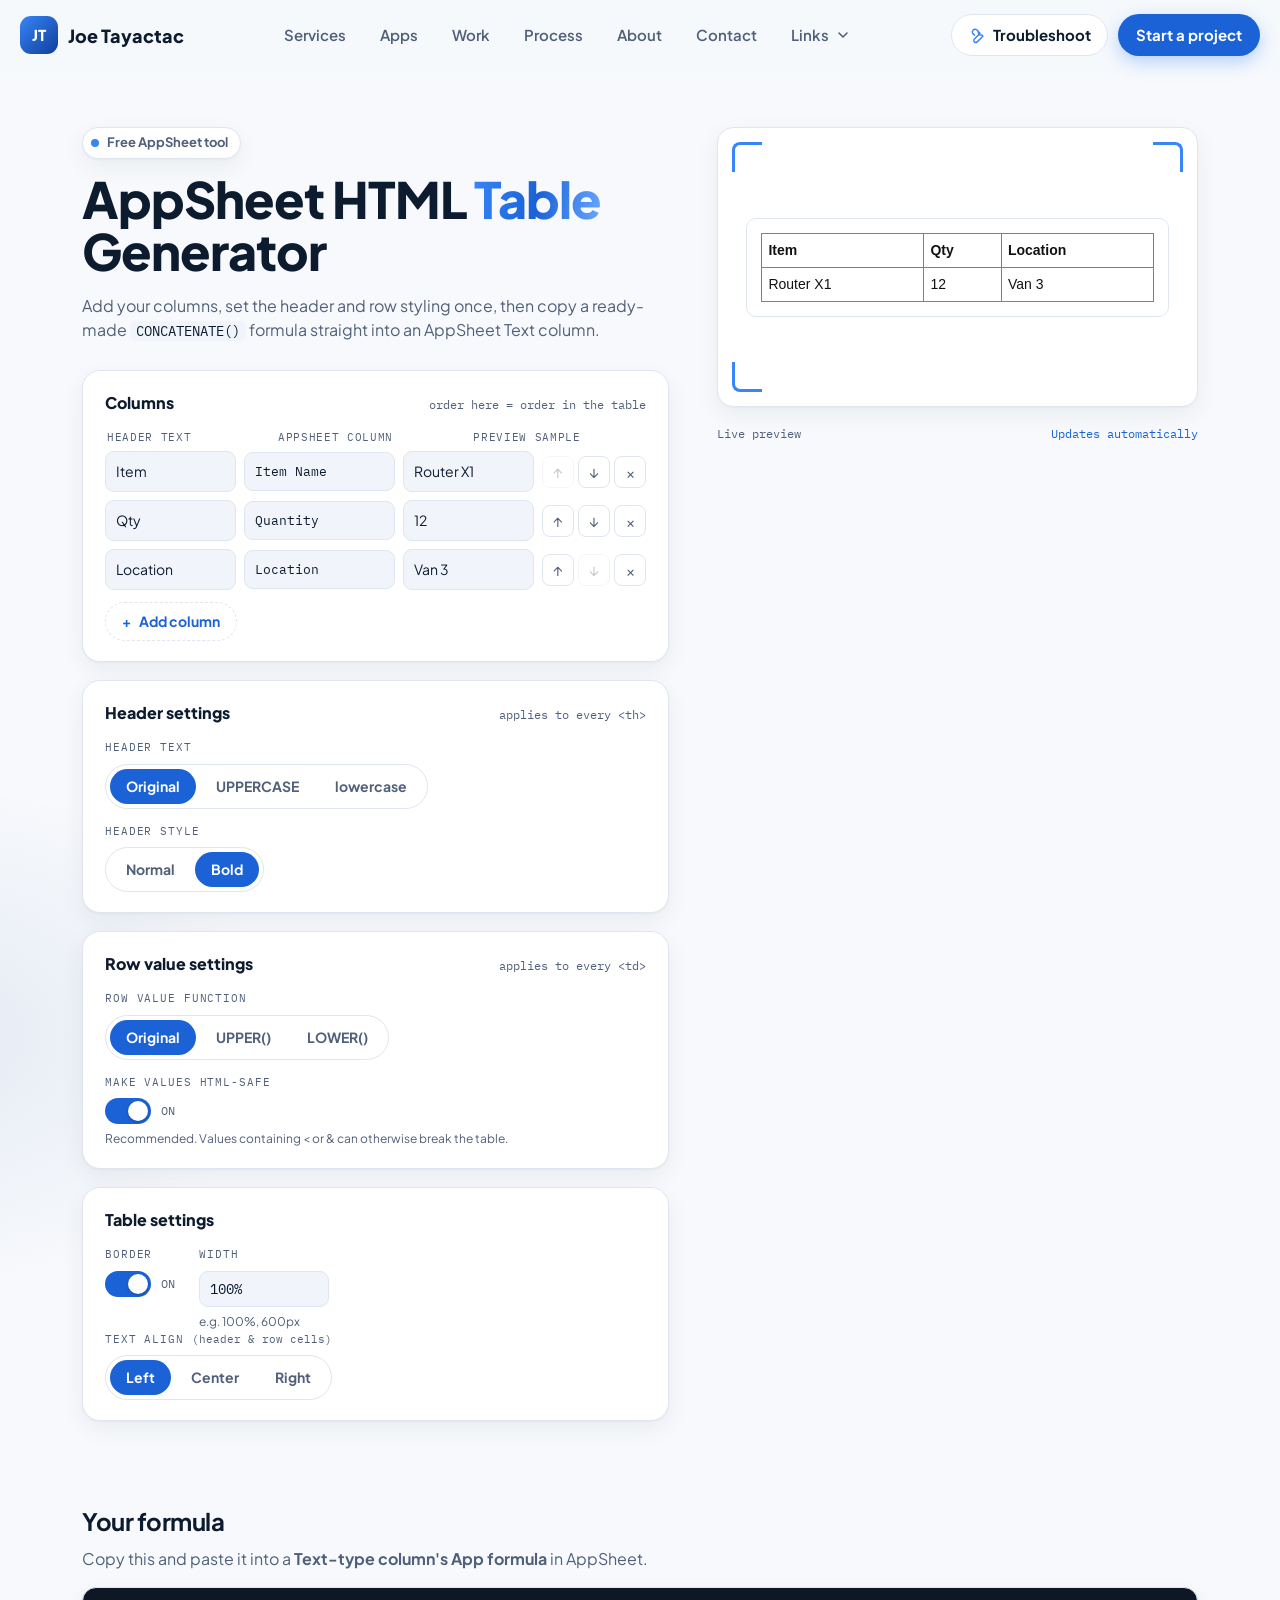
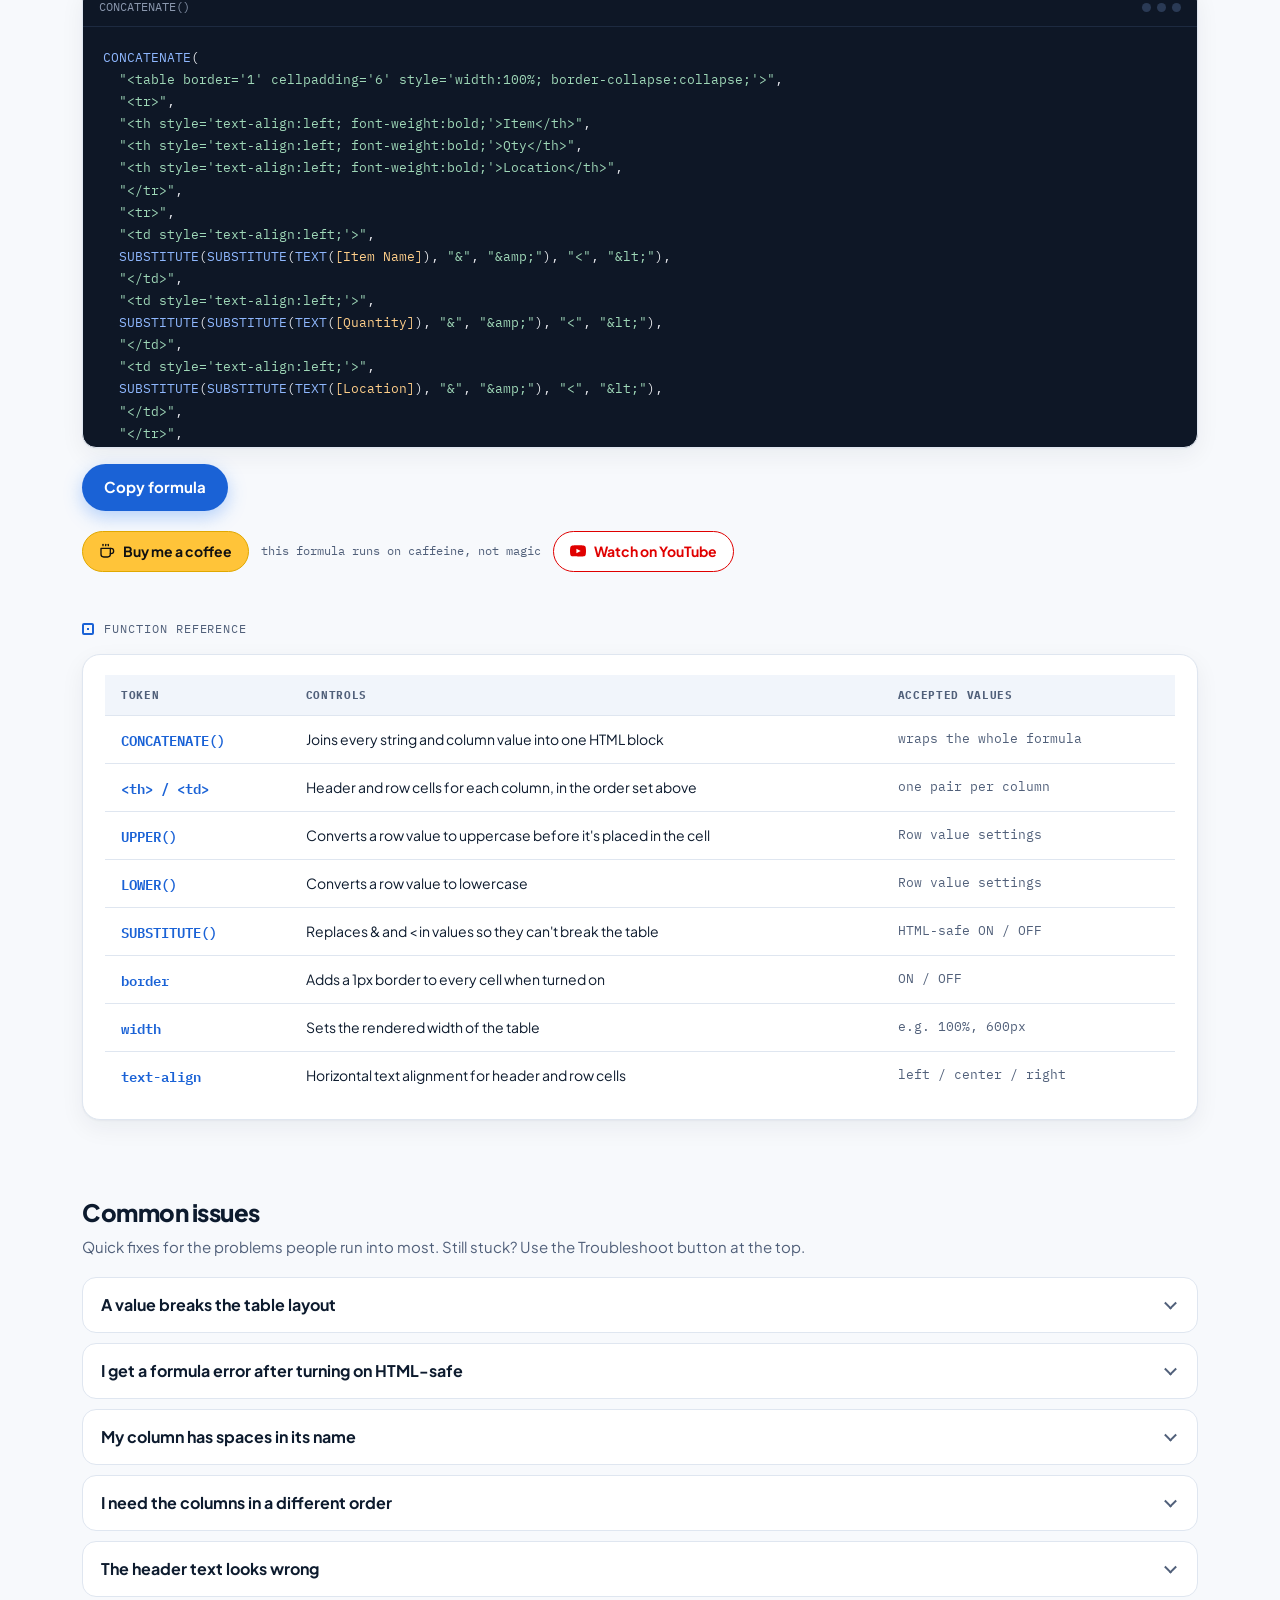
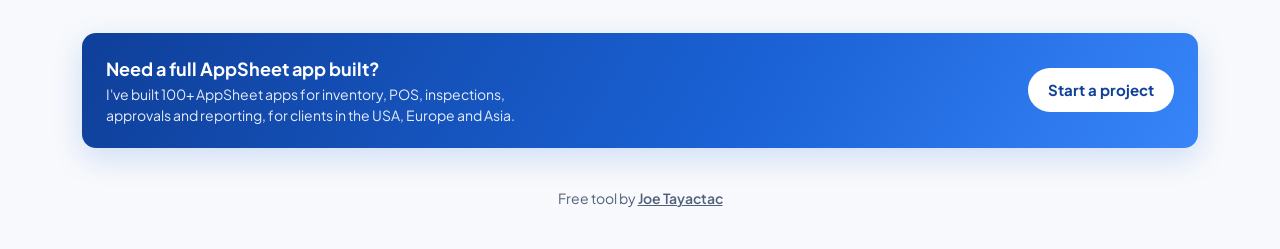
==== commit 3bbb9283: "Help search engines connect Joe Tayactac with AppSheet - Landing page title, description and visible" ====
--- a/appsheet-html-table/index.html
+++ b/appsheet-html-table/index.html
@@ -3,7 +3,7 @@
 <head>
 <meta charset="UTF-8">
 <meta name="viewport" content="width=device-width, initial-scale=1.0">
-<title>AppSheet HTML Table Formula Generator | Free Tool by Joe Tayactac</title>
+<title>AppSheet HTML Table Formula Generator | Joe Tayactac</title>
 <meta name="description" content="Turn AppSheet columns into a ready-to-copy HTML table CONCATENATE() formula. Set header and row styling, border, width and alignment with a live preview.">
 <link rel="canonical" href="https://joetayactac.site/appsheet-html-table/">
 <meta name="theme-color" content="#3785f9">
@@ -149,6 +149,54 @@
   }
 </style>
 <script async src="https://pagead2.googlesyndication.com/pagead/js/adsbygoogle.js?client=ca-pub-9013281257238178" crossorigin="anonymous"></script>
+<script type="application/ld+json">
+{
+  "@context": "https://schema.org",
+  "@type": "FAQPage",
+  "mainEntity": [
+    {
+      "@type": "Question",
+      "name": "A value breaks the table layout",
+      "acceptedAnswer": {
+        "@type": "Answer",
+        "text": "Values that contain < or & can be read as HTML and break the table. Turn on Make values HTML-safe and copy the formula again."
+      }
+    },
+    {
+      "@type": "Question",
+      "name": "I get a formula error after turning on HTML-safe",
+      "acceptedAnswer": {
+        "@type": "Answer",
+        "text": "HTML-safe wraps each value in TEXT() and SUBSTITUTE(). If a column type doesn't accept that in your app, turn HTML-safe off for that table and copy the formula again."
+      }
+    },
+    {
+      "@type": "Question",
+      "name": "My column has spaces in its name",
+      "acceptedAnswer": {
+        "@type": "Answer",
+        "text": "That's fine. Type the name exactly as it appears in your table, with or without square brackets, and the generator adds the brackets for you."
+      }
+    },
+    {
+      "@type": "Question",
+      "name": "I need the columns in a different order",
+      "acceptedAnswer": {
+        "@type": "Answer",
+        "text": "Use the up and down arrows next to each column. The table follows the order in the list."
+      }
+    },
+    {
+      "@type": "Question",
+      "name": "The header text looks wrong",
+      "acceptedAnswer": {
+        "@type": "Answer",
+        "text": "Choose Original to keep the header exactly as typed, or UPPERCASE or lowercase to change it. Header text is escaped, so symbols like quotes and < show as typed."
+      }
+    }
+  ]
+}
+</script>
 </head>
 <body class="tool-page">
 <svg width="0" height="0" style="position:absolute" aria-hidden="true">
@@ -350,6 +398,18 @@
     </div>
   </section>
 
+  <section class="faq-block" id="common-issues">
+    <h2 class="faq-title">Common issues</h2>
+    <p class="faq-sub">Quick fixes for the problems people run into most. Still stuck? Use the Troubleshoot button at the top.</p>
+    <div class="faq-list">
+      <details><summary>A value breaks the table layout</summary><p>Values that contain &lt; or &amp; can be read as HTML and break the table. Turn on Make values HTML-safe and copy the formula again.</p></details>
+      <details><summary>I get a formula error after turning on HTML-safe</summary><p>HTML-safe wraps each value in TEXT() and SUBSTITUTE(). If a column type doesn&#x27;t accept that in your app, turn HTML-safe off for that table and copy the formula again.</p></details>
+      <details><summary>My column has spaces in its name</summary><p>That&#x27;s fine. Type the name exactly as it appears in your table, with or without square brackets, and the generator adds the brackets for you.</p></details>
+      <details><summary>I need the columns in a different order</summary><p>Use the up and down arrows next to each column. The table follows the order in the list.</p></details>
+      <details><summary>The header text looks wrong</summary><p>Choose Original to keep the header exactly as typed, or UPPERCASE or lowercase to change it. Header text is escaped, so symbols like quotes and &lt; show as typed.</p></details>
+    </div>
+  </section>
+
   <section class="hire">
     <div>
       <b>Need a full AppSheet app built?</b>
--- a/assets/site.css
+++ b/assets/site.css
@@ -199,6 +199,28 @@
 }
 .panel:hover { border-color: color-mix(in srgb, var(--blue) 40%, var(--border)); box-shadow: var(--shadow-lift); }
 
+.faq-block { margin: 8px 0 36px; font-family: var(--font); }
+.faq-title { font-size: 24px; font-weight: 800; letter-spacing: -0.02em; margin: 0 0 6px; color: var(--text); }
+.faq-sub { margin: 0 0 18px; color: var(--muted); font-size: 15px; }
+.faq-list { display: grid; gap: 10px; }
+.faq-list details {
+  background: var(--surface); border: 1px solid var(--border); border-radius: 14px; padding: 0 18px;
+  transition: border-color 0.3s var(--ease), box-shadow 0.3s var(--ease);
+}
+.faq-list details:hover, .faq-list details[open] { border-color: color-mix(in srgb, var(--blue) 40%, var(--border)); box-shadow: var(--shadow); }
+.faq-list summary {
+  position: relative; cursor: pointer; list-style: none;
+  padding: 15px 30px 15px 0; font-weight: 700; font-size: 16px; color: var(--text);
+}
+.faq-list summary::-webkit-details-marker { display: none; }
+.faq-list summary::after {
+  content: ""; position: absolute; right: 4px; top: 50%; width: 9px; height: 9px;
+  border-right: 2px solid var(--muted); border-bottom: 2px solid var(--muted);
+  transform: translateY(-70%) rotate(45deg); transition: transform 0.25s var(--ease);
+}
+.faq-list details[open] summary::after { transform: translateY(-30%) rotate(-135deg); }
+.faq-list summary:hover { color: var(--blue-strong); }
+.faq-list p { margin: 0 0 16px; color: var(--muted); font-size: 15px; line-height: 1.6; }
 .site-footer {
   padding: 32px 0 40px;
   text-align: center;
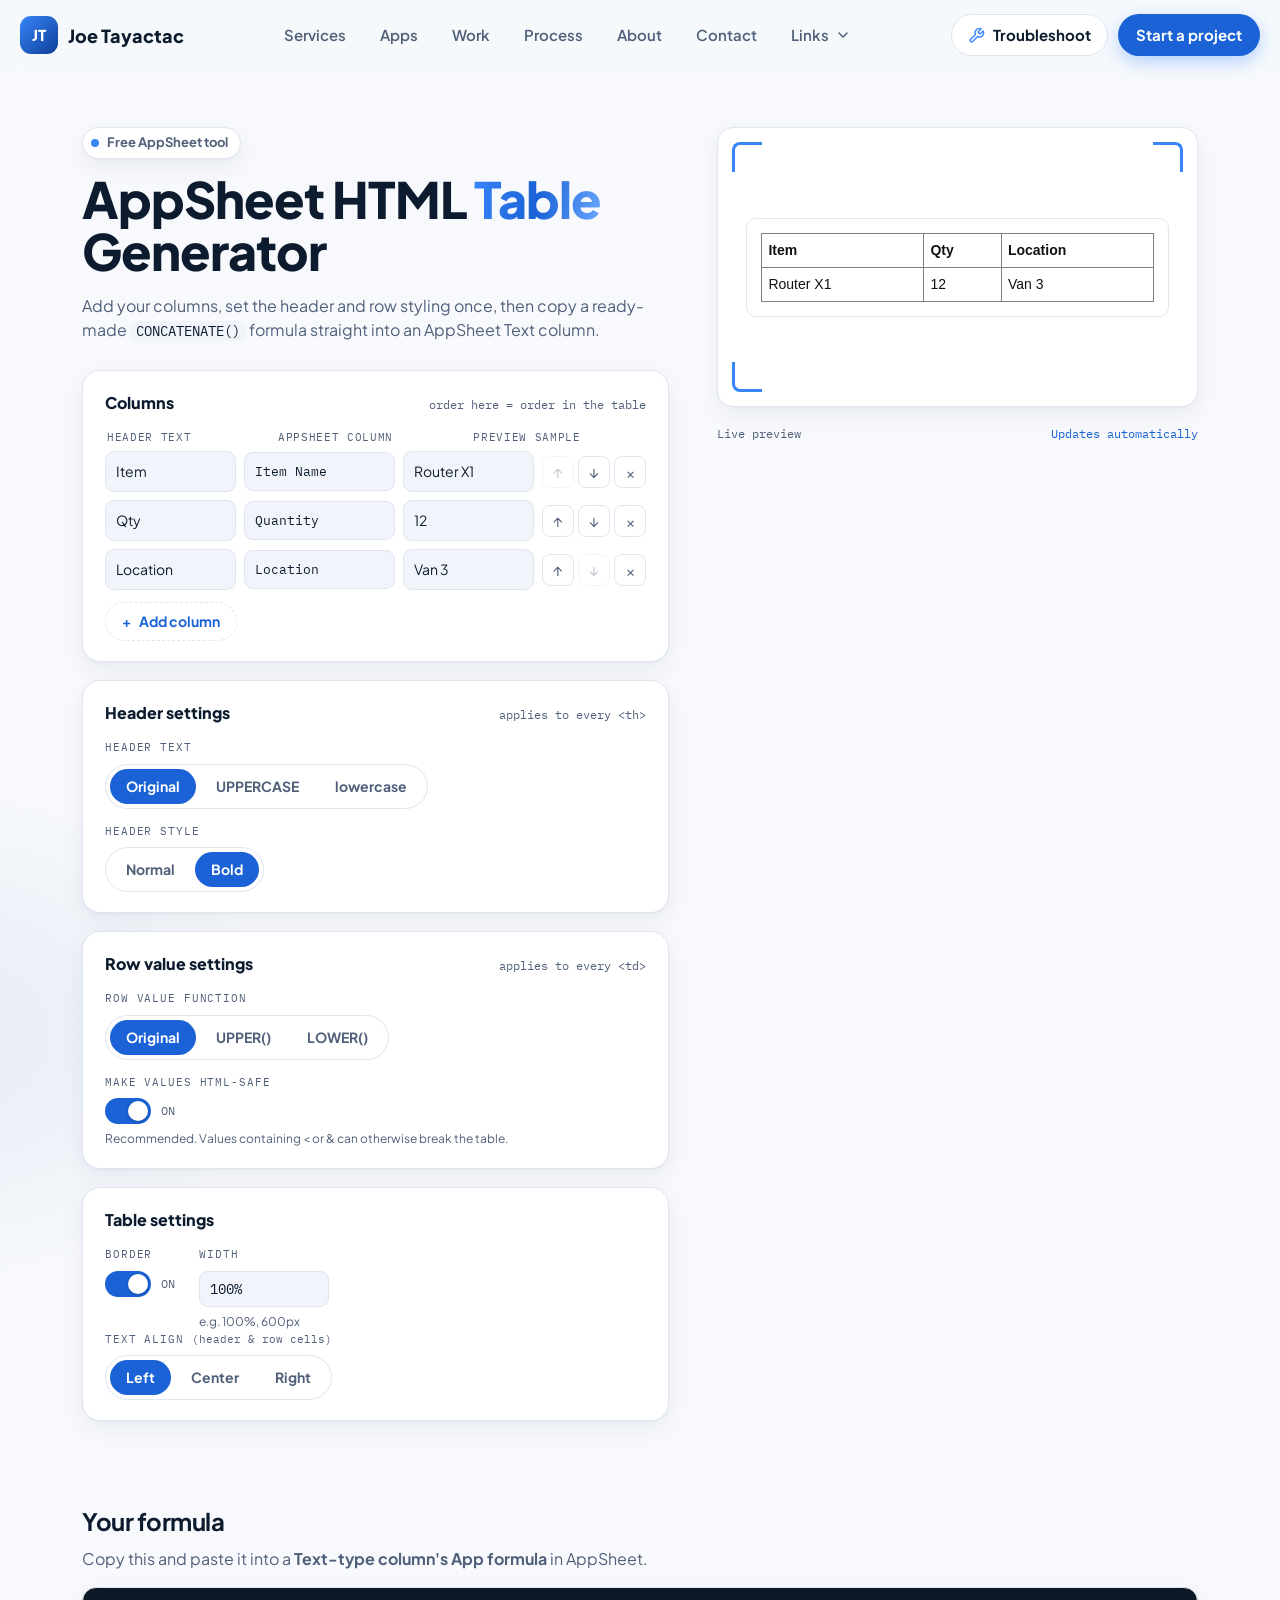
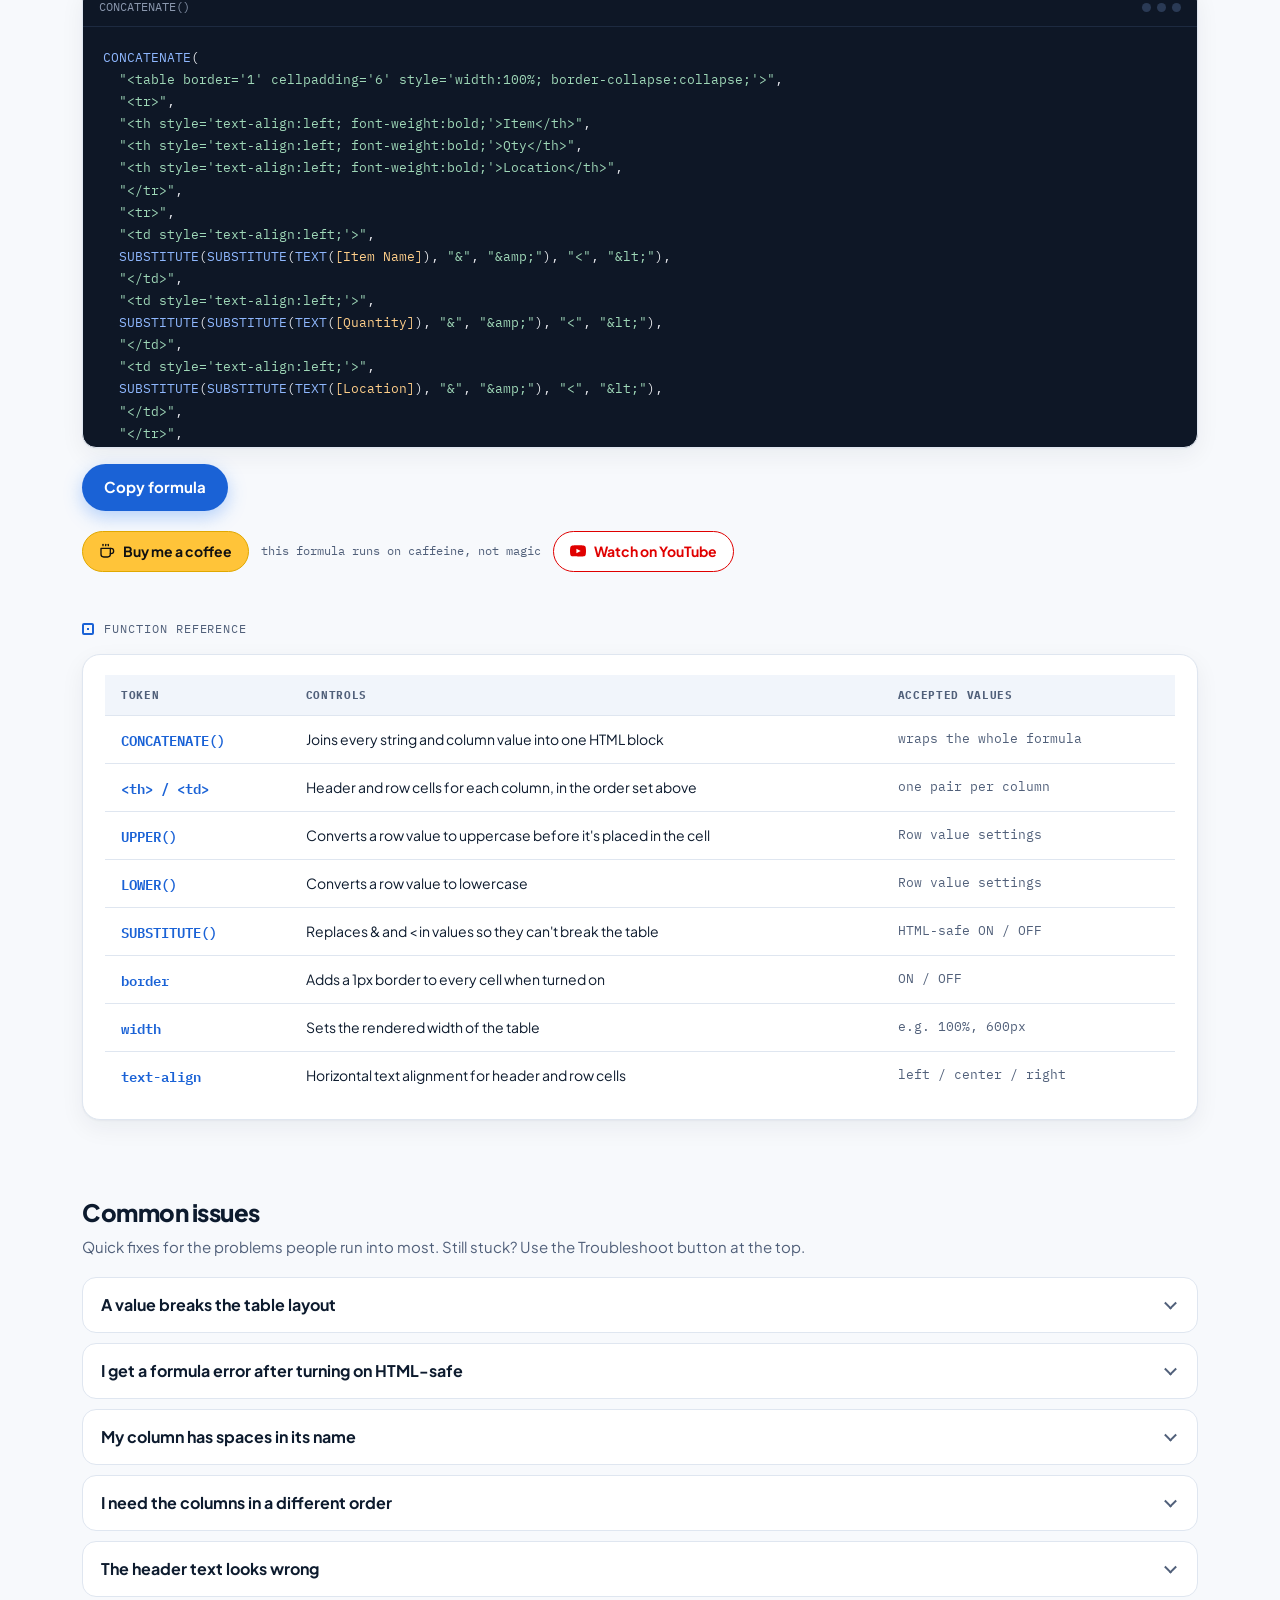
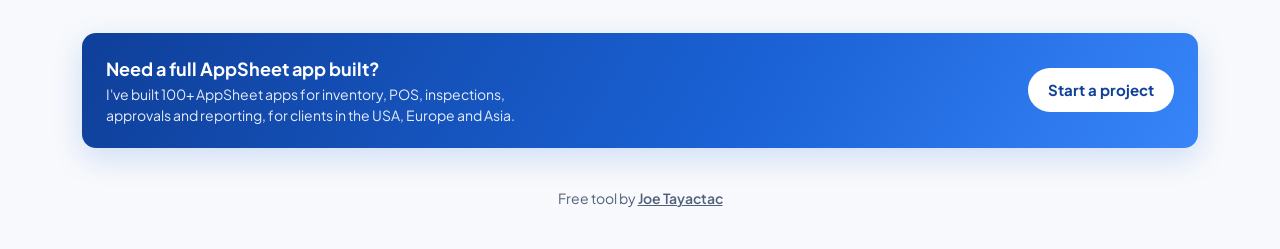
==== commit 8867bc6f: "Add AppSheet guides: inventory management and your own POS New /guides/ section with an index and tw" ====
--- a/appsheet-html-table/index.html
+++ b/appsheet-html-table/index.html
@@ -208,7 +208,8 @@
   <symbol id="i-play" viewBox="0 0 24 24" fill="currentColor"><path d="M8 5.5v13l10.5-6.5L8 5.5Z"/></symbol>
   <symbol id="i-bars" viewBox="0 0 24 24" fill="none" stroke="currentColor" stroke-width="1.9" stroke-linecap="round" stroke-linejoin="round"><rect x="3" y="5" width="18" height="5" rx="2.5"/><path d="M5.5 7.5h8"/><rect x="3" y="14" width="18" height="5" rx="2.5"/><path d="M5.5 16.5h12"/></symbol>
   <symbol id="i-qr" viewBox="0 0 24 24" fill="none" stroke="currentColor" stroke-width="1.9" stroke-linecap="round" stroke-linejoin="round"><rect x="3" y="3" width="7" height="7" rx="1.5"/><rect x="14" y="3" width="7" height="7" rx="1.5"/><rect x="3" y="14" width="7" height="7" rx="1.5"/><path d="M14 14h3v3M21 14v.01M14 21h7v-4M17.5 17.5v.01"/></symbol>
-  <symbol id="i-wrench" viewBox="0 0 24 24" fill="none" stroke="currentColor" stroke-width="2" stroke-linecap="round" stroke-linejoin="round"><path d="M14.7 6.3a4 4 0 0 0 5 5L21 13l-8 8a2.8 2.8 0 0 1-4-4l8-8-1.3-1.3a4 4 0 0 0-1-1.4Z"/><path d="M14.7 6.3 12 3.6a4 4 0 0 0-5.4 5.4l2.7 2.7"/></symbol>
+  <symbol id="i-wrench" viewBox="0 0 24 24" fill="none" stroke="currentColor" stroke-width="2" stroke-linecap="round" stroke-linejoin="round"><path d="M14.7 6.3a1 1 0 0 0 0 1.4l1.6 1.6a1 1 0 0 0 1.4 0l3.77-3.77a6 6 0 0 1-7.94 7.94l-6.91 6.91a2.12 2.12 0 0 1-3-3l6.91-6.91a6 6 0 0 1 7.94-7.94l-3.76 3.76z"/></symbol>
+  <symbol id="i-book" viewBox="0 0 24 24" fill="none" stroke="currentColor" stroke-width="1.9" stroke-linecap="round" stroke-linejoin="round"><path d="M4 5a2 2 0 0 1 2-2h13v16H6a2 2 0 0 0-2 2Z"/><path d="M4 21V5M8 7h7M8 11h5"/></symbol>
   <symbol id="i-table" viewBox="0 0 24 24" fill="none" stroke="currentColor" stroke-width="1.9" stroke-linecap="round" stroke-linejoin="round"><rect x="3" y="4" width="18" height="16" rx="2"/><path d="M3 9.5h18M3 15h18M9.5 9.5V20"/></symbol>
 </svg>
 <header class="site-header">
@@ -230,6 +231,7 @@
         <button class="nav-group-btn" type="button" id="linksBtn" aria-expanded="false" aria-controls="linksMenu">Links <svg aria-hidden="true"><use href="#i-chev"/></svg></button>
         <ul class="nav-menu" id="linksMenu">
           <li class="menu-alt"><a href="../?topic=troubleshoot#contact" data-topic="troubleshoot"><span class="mi mi-fix"><svg aria-hidden="true"><use href="#i-wrench"/></svg></span><span><b>Troubleshoot your app?</b><small>Get help fixing an AppSheet app</small></span><svg class="mi-out" aria-hidden="true"><use href="#i-arrow"/></svg></a></li>
+          <li><a href="../guides/"><span class="mi mi-guide"><svg aria-hidden="true"><use href="#i-book"/></svg></span><span><b>AppSheet Guides</b><small>Step-by-step tutorials</small></span><svg class="mi-out" aria-hidden="true"><use href="#i-arrow"/></svg></a></li>
           <li><a href="../appsheet-html-table/" aria-current="page"><span class="mi mi-table"><svg aria-hidden="true"><use href="#i-table"/></svg></span><span><b>AppSheet HTML Table</b><small>HTML table formulas</small></span><svg class="mi-out" aria-hidden="true"><use href="#i-arrow"/></svg></a></li>
           <li><a href="../appsheet-progress-bar/"><span class="mi mi-bar"><svg aria-hidden="true"><use href="#i-bars"/></svg></span><span><b>AppSheet Progress Bar</b><small>Animated bars for Image columns</small></span><svg class="mi-out" aria-hidden="true"><use href="#i-arrow"/></svg></a></li>
           <li><a href="../appsheet-qr-barcode/"><span class="mi mi-qr"><svg aria-hidden="true"><use href="#i-qr"/></svg></span><span><b>AppSheet QR &amp; Barcode</b><small>QR and barcode formulas</small></span><svg class="mi-out" aria-hidden="true"><use href="#i-arrow"/></svg></a></li>
--- a/assets/site.css
+++ b/assets/site.css
@@ -130,6 +130,7 @@
 .site-header .mi-bar { background: rgba(22, 163, 74, 0.14); color: #15803d; }
 .site-header .mi-qr { background: rgba(124, 58, 237, 0.12); color: #6d28d9; }
 .site-header .mi-table { background: rgba(13, 148, 136, 0.14); color: #0f766e; }
+.site-header .mi-guide { background: rgba(234, 88, 12, 0.12); color: #c2410c; }
 .site-header .mi-fix { background: var(--blue-tint); color: var(--blue-strong); }
 .site-header .menu-alt { display: none; margin-bottom: 6px; padding-bottom: 6px; border-bottom: 1px solid var(--border); }
 @media (prefers-color-scheme: dark) {
@@ -137,6 +138,7 @@
   .site-header .mi-bar { color: #4ade80; }
   .site-header .mi-qr { color: #c4b5fd; }
   .site-header .mi-table { color: #5eead4; }
+  .site-header .mi-guide { color: #fdba74; }
 }
 .site-header .nav-menu a:hover .mi { transform: scale(1.08) rotate(-6deg); }
 .site-header .mi-out { display: block; width: 16px; height: 16px; margin-left: auto; color: var(--muted); opacity: 0; transform: translateX(-4px); transition: opacity 0.2s, transform 0.2s var(--ease); }
